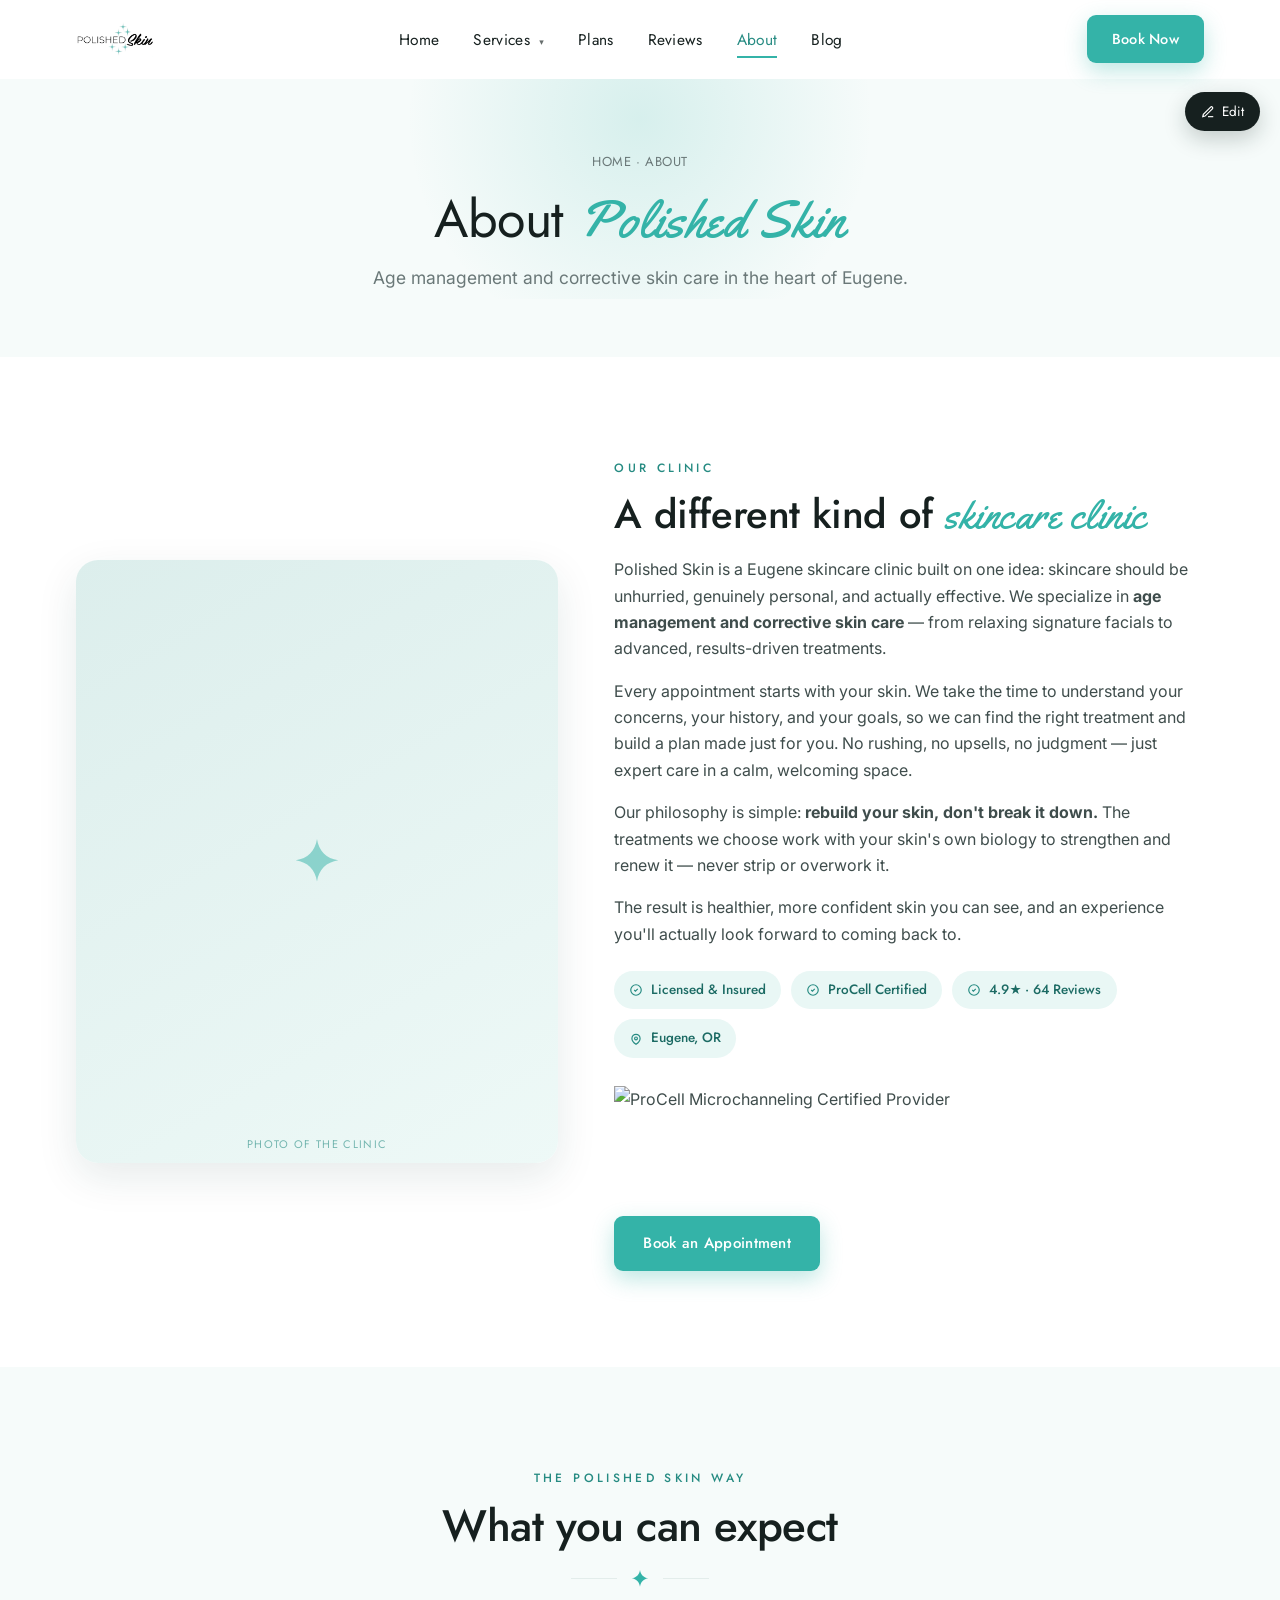
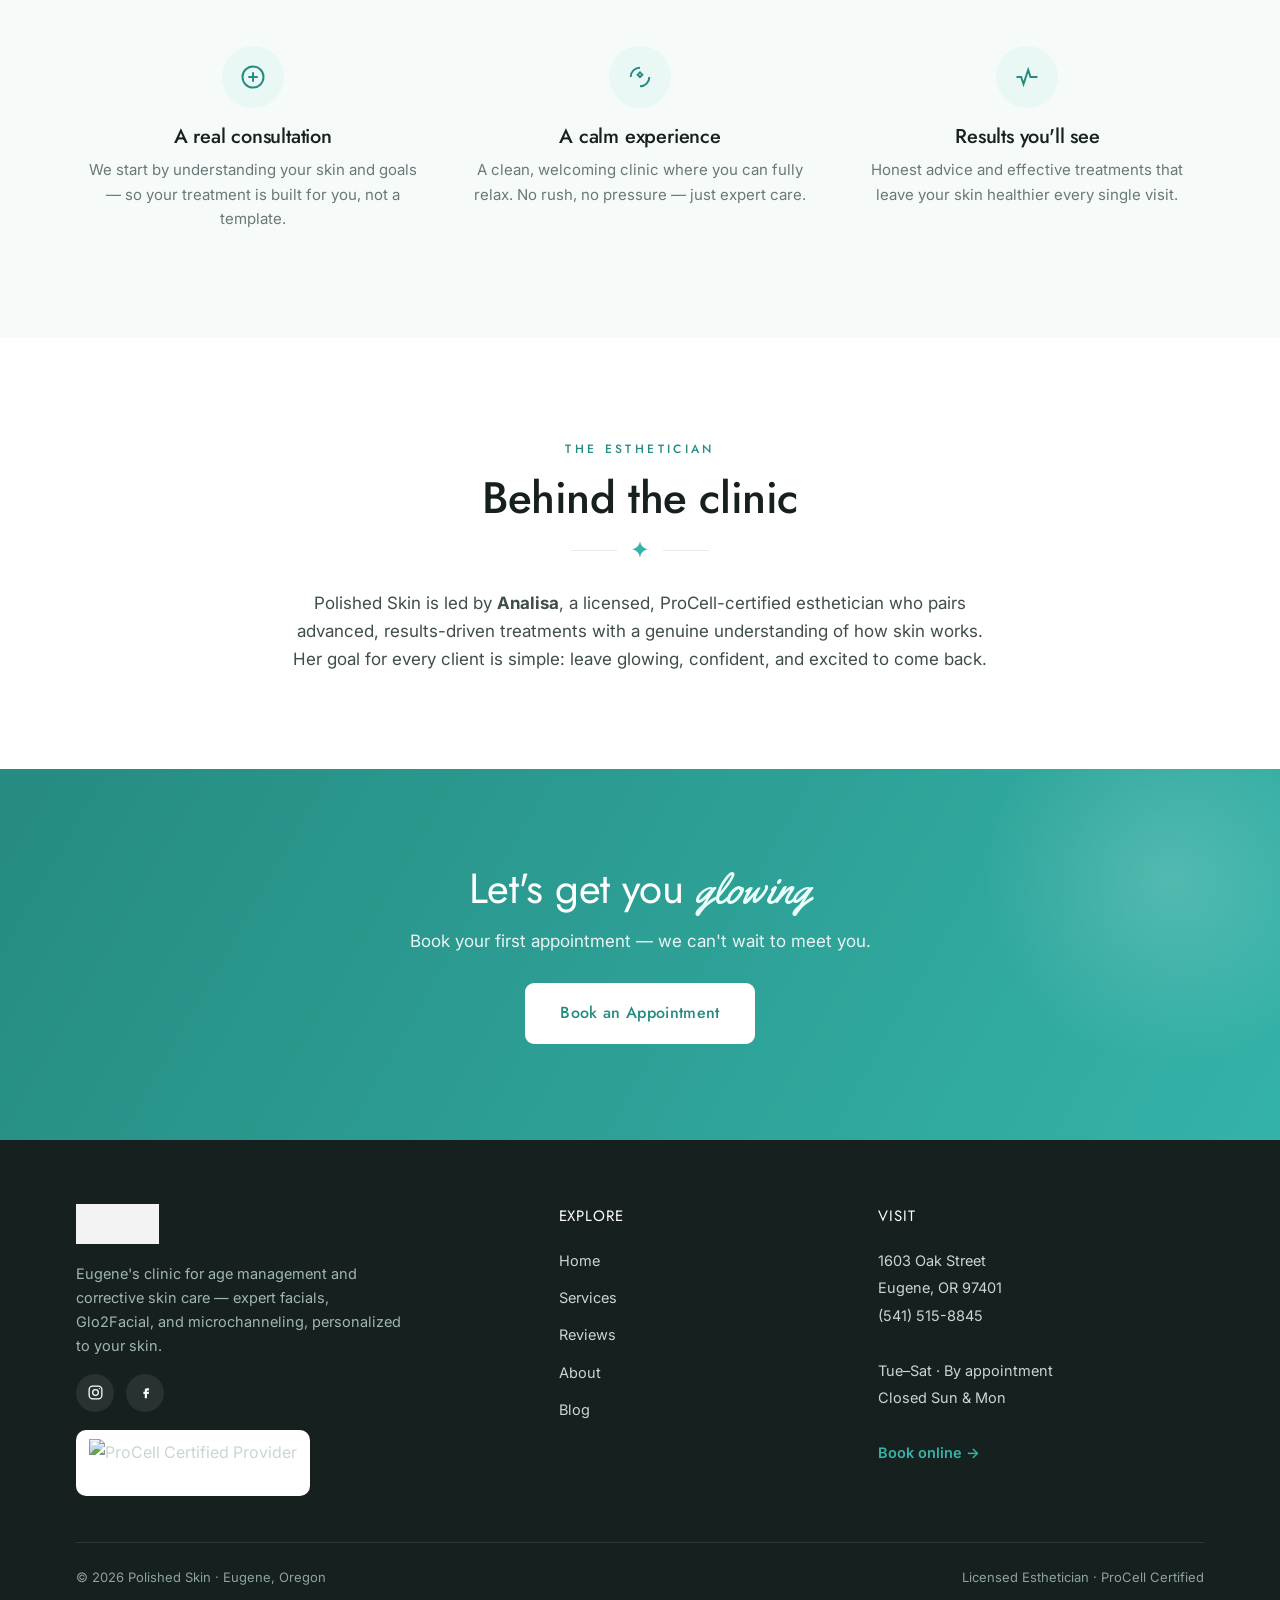
==== about.html @ 15b0a341 "about.html: bind all text blocks to the CMS" ====
<!DOCTYPE html>
<html lang="en">
<head>
<meta charset="UTF-8" />
<meta name="viewport" content="width=device-width, initial-scale=1.0" />
<meta name="robots" content="noindex, nofollow" />
<meta name="theme-color" content="#34b3a8" />
<link rel="icon" type="image/svg+xml" href="img/favicon.svg" />
<link rel="apple-touch-icon" href="img/logo.jpeg" />
<meta property="og:site_name" content="Polished Skin" />
<meta property="og:type" content="website" />
<meta property="og:title" content="Polished Skin — Age Management & Corrective Skin Care, Eugene OR" />
<meta property="og:description" content="Eugene's clinic for expert facials, Glo2Facial, ProCell Microchanneling & BioRePeel. 4.9 stars on Google." />
<meta property="og:image" content="https://polishedskineugene.com/img/logo.jpeg" />
<meta name="twitter:card" content="summary_large_image" />
<title>About — Polished Skin Eugene</title>
<meta name="description" content="Polished Skin is Eugene's clinic for age management and corrective skin care — personalized, results-driven treatments in a calm, welcoming space." />
<link rel="preconnect" href="https://fonts.googleapis.com">
<link rel="preconnect" href="https://fonts.gstatic.com" crossorigin>
<link href="https://fonts.googleapis.com/css2?family=Jost:wght@300;400;500;600&family=Inter:wght@400;500;600&family=Yellowtail&display=swap" rel="stylesheet">
<link rel="stylesheet" href="css/style.css" />
</head>
<body>

<!-- NAV -->
<nav class="nav" id="nav">
  <div class="container nav-inner">
    <a href="index.html" class="nav-logo"><img src="img/logo.jpeg" alt="Polished Skin Eugene" /></a>
    <ul class="nav-links">
      <li><a href="index.html">Home</a></li>
      <li class="has-dd"><a href="services.html">Services <span class="dd-caret">&#9662;</span></a>
        <div class="dd-menu">
          <a href="treatment.html?slug=glo2facial">Glo2Facial</a>
          <a href="treatment.html?slug=jet-plasma">Jet Plasma</a>
          <a href="treatment.html?slug=procell-microchanneling">ProCell Microchanneling</a>
          <a href="treatment.html?slug=biorepeel">BioRePeel</a>
          <span class="dd-sep"></span>
          <a href="services.html" class="dd-all">All Services</a>
        </div>
      </li>
      <li><a href="packages.html">Plans</a></li>
      <li><a href="testimonials.html">Reviews</a></li>
      <li><a href="about.html" class="active">About</a></li>
      <li><a href="blog.html">Blog</a></li>
    </ul>
    <a href="https://polishedskineugene.glossgenius.com/services" target="_blank" rel="noopener" class="btn btn-primary nav-cta desk">Book Now</a>
    <button class="burger" aria-label="Open menu"><span></span><span></span><span></span></button>
  </div>
</nav>
<div class="mobile-menu">
  <ul>
    <li><a href="index.html">Home</a></li>
    <li><a href="services.html">All Services</a></li>
    <li><a href="treatment.html?slug=glo2facial">— Glo2Facial</a></li>
    <li><a href="treatment.html?slug=jet-plasma">— Jet Plasma</a></li>
    <li><a href="treatment.html?slug=procell-microchanneling">— ProCell Microchanneling</a></li>
    <li><a href="treatment.html?slug=biorepeel">— BioRePeel</a></li>
    <li><a href="packages.html">Treatment Plans</a></li>
    <li><a href="testimonials.html">Reviews</a></li>
    <li><a href="about.html">About</a></li>
    <li><a href="blog.html">Blog</a></li>
  </ul>
  <a href="https://polishedskineugene.glossgenius.com/services" target="_blank" rel="noopener" class="btn btn-primary">Book Now</a>
</div>

<!-- PAGE HERO -->
<section class="page-hero">
  <div class="container inner">
    <div class="crumbs"><a href="index.html">Home</a> · About</div>
    <h1><span data-a="hero.heading">About</span> <span class="script" data-a="hero.headingAccent">Polished Skin</span></h1>
    <p data-a="hero.sub">Age management and corrective skin care in the heart of Eugene.</p>
  </div>
</section>

<!-- THE CLINIC -->
<section>
  <div class="container about-grid">
    <div class="about-img img-ph reveal" data-a-img="clinicPhoto" data-alt="Inside the Polished Skin clinic">
      <!-- Photo set in the CMS: About Page → Clinic photo. -->
      <svg viewBox="0 0 24 24" fill="#34b3a8"><path d="M12 0c.9 6.2 4.9 10.2 11.1 11.1C16.9 12 12.9 16 12 22.2 11.1 16 7.1 12 .9 11.1 7.1 10.2 11.1 6.2 12 0Z"/></svg>
      <span class="ph-label">Photo of the clinic</span>
    </div>
    <div class="reveal">
      <span class="eyebrow" data-a="clinic.eyebrow">Our Clinic</span>
      <h2><span data-a="clinic.heading">A different kind of</span> <span class="script" data-a="clinic.headingAccent">skincare clinic</span></h2>
      <div data-a-md="clinic.body"></div>
      <div class="chips">
        <span class="chip"><svg viewBox="0 0 24 24" fill="none" stroke="#268b82" stroke-width="2"><path d="M9 12l2 2 4-4"/><circle cx="12" cy="12" r="9"/></svg>Licensed &amp; Insured</span>
        <span class="chip"><svg viewBox="0 0 24 24" fill="none" stroke="#268b82" stroke-width="2"><path d="M9 12l2 2 4-4"/><circle cx="12" cy="12" r="9"/></svg>ProCell Certified</span>
        <span class="chip"><svg viewBox="0 0 24 24" fill="none" stroke="#268b82" stroke-width="2"><path d="M9 12l2 2 4-4"/><circle cx="12" cy="12" r="9"/></svg>4.9★ · 64 Reviews</span>
        <span class="chip"><svg viewBox="0 0 24 24" fill="none" stroke="#268b82" stroke-width="2"><path d="M12 21s-7-4.5-7-10a7 7 0 0114 0c0 5.5-7 10-7 10z"/><circle cx="12" cy="11" r="2.4"/></svg>Eugene, OR</span>
      </div>
      <div style="margin:2px 0 26px;">
        <a href="https://procelltherapies.com/" target="_blank" rel="noopener" class="procell-badge" aria-label="ProCell Certified Provider">
          <img src="https://imagedelivery.net/IGmPI91XSqSk0VdQVO-6fw/25b71a6a-ed15-49b0-b82c-7efa428aaa00/public" alt="ProCell Microchanneling Certified Provider" />
        </a>
      </div>
      <a href="https://polishedskineugene.glossgenius.com/services" target="_blank" rel="noopener" class="btn btn-primary">Book an Appointment</a>
    </div>
  </div>
</section>

<!-- PHILOSOPHY -->
<section style="background:var(--bg-soft);">
  <div class="container">
    <div class="tcenter">
      <span class="eyebrow" data-a="expect.eyebrow">The Polished Skin Way</span>
      <h2 class="s-title" data-a="expect.heading">What you can expect</h2>
      <div class="sparkle-rule"><svg viewBox="0 0 24 24" fill="#34b3a8"><path d="M12 0c.9 6.2 4.9 10.2 11.1 11.1C16.9 12 12.9 16 12 22.2 11.1 16 7.1 12 .9 11.1 7.1 10.2 11.1 6.2 12 0Z"/></svg></div>
    </div>
    <div class="why-grid" style="margin-top:48px;">
      <div class="why-card reveal">
        <div class="why-ic"><svg viewBox="0 0 24 24" fill="none" stroke="#268b82" stroke-width="1.7"><path d="M12 8v8m-4-4h8"/><circle cx="12" cy="12" r="9"/></svg></div>
        <h3 data-a="expect.cards.0.title">A real consultation</h3>
        <p data-a="expect.cards.0.text">We start by understanding your skin and goals — so your treatment is built for you, not a template.</p>
      </div>
      <div class="why-card reveal">
        <div class="why-ic"><svg viewBox="0 0 24 24" fill="none" stroke="#268b82" stroke-width="1.7"><path d="M4 12a8 8 0 018-8m8 8a8 8 0 01-8 8"/><path d="M12 8l2 2-2 2-2-2z"/></svg></div>
        <h3 data-a="expect.cards.1.title">A calm experience</h3>
        <p data-a="expect.cards.1.text">A clean, welcoming clinic where you can fully relax. No rush, no pressure — just expert care.</p>
      </div>
      <div class="why-card reveal">
        <div class="why-ic"><svg viewBox="0 0 24 24" fill="none" stroke="#268b82" stroke-width="1.7"><path d="M3 12h4l2 6 4-12 2 6h6"/></svg></div>
        <h3 data-a="expect.cards.2.title">Results you'll see</h3>
        <p data-a="expect.cards.2.text">Honest advice and effective treatments that leave your skin healthier every single visit.</p>
      </div>
    </div>
  </div>
</section>

<!-- THE ESTHETICIAN (brief, not centered) -->
<section>
  <div class="container" style="max-width:760px;text-align:center;">
    <span class="eyebrow" data-a="esthetician.eyebrow">The Esthetician</span>
    <h2 class="s-title" data-a="esthetician.heading">Behind the clinic</h2>
    <div class="sparkle-rule"><svg viewBox="0 0 24 24" fill="#34b3a8"><path d="M12 0c.9 6.2 4.9 10.2 11.1 11.1C16.9 12 12.9 16 12 22.2 11.1 16 7.1 12 .9 11.1 7.1 10.2 11.1 6.2 12 0Z"/></svg></div>
    <div style="color:var(--body);font-size:17px;" data-a-md="esthetician.bio"></div>
  </div>
</section>

<!-- CTA -->
<section class="cta-band">
  <div class="container cta-inner">
    <h2><span data-a="cta.heading">Let's get you</span> <span class="script" data-a="cta.headingAccent">glowing</span></h2>
    <p data-a="cta.sub">Book your first appointment — we can't wait to meet you.</p>
    <a href="https://polishedskineugene.glossgenius.com/services" target="_blank" rel="noopener" class="btn btn-white btn-lg">Book an Appointment</a>
  </div>
</section>

<!-- FOOTER -->
<footer class="footer">
  <div class="container">
    <div class="foot-grid">
      <div>
        <img src="img/logo.jpeg" class="foot-logo" alt="Polished Skin" />
        <p class="blurb" data-s="footer.blurb">Eugene's clinic for age management and corrective skin care — expert facials, Glo2Facial, and microchanneling, personalized to your skin.</p>
        <div class="socials">
          <a href="https://www.instagram.com/polishedskineugene/" target="_blank" rel="noopener" aria-label="Instagram"><svg viewBox="0 0 24 24" fill="none" stroke="#fff" stroke-width="1.8"><rect x="3" y="3" width="18" height="18" rx="5"/><circle cx="12" cy="12" r="4"/><circle cx="17.5" cy="6.5" r="1" fill="#fff" stroke="none"/></svg></a>
          <a href="https://www.facebook.com/polishedskineugene/" target="_blank" rel="noopener" aria-label="Facebook"><svg viewBox="0 0 24 24" fill="#fff"><path d="M14 9h3V6h-3c-2 0-3 1.3-3 3v2H9v3h2v6h3v-6h2.5l.5-3H14V9.3c0-.2.2-.3.5-.3z"/></svg></a>
        </div>
        <a class="foot-badge" href="https://procelltherapies.com/" target="_blank" rel="noopener" aria-label="ProCell Certified Provider"><img src="https://imagedelivery.net/IGmPI91XSqSk0VdQVO-6fw/25b71a6a-ed15-49b0-b82c-7efa428aaa00/public" alt="ProCell Certified Provider"></a>
      </div>
      <div>
        <div class="foot-h" data-s="footer.exploreHeading">Explore</div>
        <ul class="foot-links">
          <li><a href="index.html">Home</a></li>
          <li><a href="services.html">Services</a></li>
          <li><a href="testimonials.html">Reviews</a></li>
          <li><a href="about.html">About</a></li>
          <li><a href="blog.html">Blog</a></li>
        </ul>
      </div>
      <div>
        <div class="foot-h" data-s="footer.visitHeading">Visit</div>
        <div class="foot-contact" data-s-footvisit></div>
      </div>
    </div>
    <div class="foot-bot">
      <span data-s="footer.bottomLeft">© 2026 Polished Skin · Eugene, Oregon</span>
      <span data-s="footer.bottomRight">Licensed Esthetician · ProCell Certified</span>
    </div>
  </div>
</footer>

<script src="js/md.js"></script>
<script src="js/content.js"></script>
<script src="js/main.js"></script>
<script src="js/editor.js"></script>
</body>
</html>
---- css/style.css ----
/* ===================================================================
   POLISHED SKIN — Eugene
   Clean clinical med-spa · cyan/teal brand · sparkle motif
   =================================================================== */

/* ---------- Tokens ---------- */
:root{
  --teal:        #34b3a8;
  --teal-d:      #268b82;
  --teal-dd:     #1c6b64;
  --teal-tint:   #e9f7f5;
  --teal-tint-2: #f4fbfa;

  --ink:    #16201f;
  --body:   #3f4d4c;
  --muted:  #6a7878;
  --line:   #e3edeb;
  --white:  #ffffff;
  --bg-soft:#f6fbfa;

  --maxw: 1180px;
  --radius: 14px;
  --radius-sm: 10px;
  --shadow-sm: 0 2px 10px rgba(20,40,38,.05);
  --shadow:    0 14px 40px rgba(20,60,56,.10);
  --shadow-lg: 0 26px 60px rgba(20,60,56,.16);

  --font-head: "Jost", system-ui, sans-serif;
  --font-body: "Inter", system-ui, sans-serif;
  --font-script: "Yellowtail", cursive;
}

/* ---------- Reset ---------- */
*{ margin:0; padding:0; box-sizing:border-box; }
html{ scroll-behavior:smooth; }
body{
  font-family:var(--font-body);
  color:var(--body);
  background:var(--white);
  line-height:1.65;
  -webkit-font-smoothing:antialiased;
  overflow-x:hidden;
}
img{ max-width:100%; display:block; }
a{ color:inherit; text-decoration:none; }
h1,h2,h3,h4{ font-family:var(--font-head); color:var(--ink); font-weight:500; line-height:1.12; letter-spacing:-.01em; }

.container{ max-width:var(--maxw); margin:0 auto; padding:0 26px; }
section{ padding:96px 0; }
.script{ font-family:var(--font-script); color:var(--teal); font-weight:400; letter-spacing:.5px; }
.tcenter{ text-align:center; }

/* ---------- Section heading kit ---------- */
.eyebrow{
  display:inline-block; font-family:var(--font-head); text-transform:uppercase;
  letter-spacing:.28em; font-size:12px; font-weight:500; color:var(--teal-d);
  margin-bottom:14px;
}
.s-title{ font-size:clamp(28px,4vw,44px); margin-bottom:16px; }
.s-sub{ max-width:560px; margin:0 auto; color:var(--muted); font-size:17px; }
.tcenter .s-sub{ margin:0 auto; }

/* sparkle divider */
.sparkle-rule{
  display:flex; align-items:center; justify-content:center; gap:14px;
  margin:18px 0 30px;
}
.sparkle-rule::before,.sparkle-rule::after{
  content:""; height:1px; width:46px; background:var(--line);
}
.sparkle-rule svg{ width:18px; height:18px; }

/* ---------- Buttons ---------- */
.btn{
  display:inline-flex; align-items:center; justify-content:center; gap:9px;
  font-family:var(--font-head); font-weight:500; font-size:15px; letter-spacing:.02em;
  padding:14px 28px; border-radius:9px; cursor:pointer; border:1.5px solid transparent;
  transition:transform .18s ease, box-shadow .18s ease, background .18s ease, color .18s ease;
  white-space:nowrap;
}
.btn-primary{ background:var(--teal); color:#fff; box-shadow:0 8px 22px rgba(52,179,168,.32); }
.btn-primary:hover{ background:var(--teal-d); transform:translateY(-2px); box-shadow:0 12px 28px rgba(52,179,168,.40); }
.btn-ghost{ background:transparent; color:var(--teal-d); border-color:var(--line); }
.btn-ghost:hover{ border-color:var(--teal); color:var(--teal-d); transform:translateY(-2px); background:var(--teal-tint-2); }
.btn-white{ background:#fff; color:var(--teal-d); }
.btn-white:hover{ transform:translateY(-2px); box-shadow:var(--shadow); }
.btn-lg{ padding:16px 34px; font-size:16px; }

/* ---------- Navbar ---------- */
.nav{
  position:sticky; top:0; z-index:60; background:rgba(255,255,255,.86);
  backdrop-filter:blur(12px); border-bottom:1px solid transparent; transition:.25s;
}
.nav.scrolled{ border-color:var(--line); box-shadow:var(--shadow-sm); }
.nav-inner{ display:flex; align-items:center; justify-content:space-between; height:78px; }
.nav-logo img{ height:38px; }
.nav-links{ display:flex; gap:34px; list-style:none; }
.nav-links a{
  font-family:var(--font-head); font-weight:400; font-size:15.5px; color:var(--ink);
  letter-spacing:.02em; position:relative; padding:4px 0; transition:color .18s;
}
.nav-links a::after{
  content:""; position:absolute; left:0; bottom:-3px; height:2px; width:0; background:var(--teal); transition:width .22s ease;
}
.nav-links a:hover,.nav-links a.active{ color:var(--teal-d); }
.nav-links a:hover::after,.nav-links a.active::after{ width:100%; }
.nav-cta{ padding:11px 24px; font-size:14.5px; }
.burger{ display:none; flex-direction:column; gap:5px; background:none; border:none; cursor:pointer; padding:6px; }
.burger span{ width:24px; height:2px; background:var(--ink); border-radius:2px; transition:.25s; }

.mobile-menu{
  position:fixed; inset:78px 0 auto 0; background:#fff; border-bottom:1px solid var(--line);
  transform:translateY(-130%); transition:transform .32s cubic-bezier(.4,0,.2,1); z-index:55; padding:18px 26px 30px;
}
.mobile-menu.open{ transform:translateY(0); }
.mobile-menu ul{ list-style:none; }
.mobile-menu a{ display:block; font-family:var(--font-head); font-size:19px; color:var(--ink); padding:13px 0; border-bottom:1px solid var(--line); }
.mobile-menu .btn{ width:100%; margin-top:18px; }

/* ---------- Hero ---------- */
.hero{ position:relative; padding:84px 0 90px; overflow:hidden; }
.hero::before{
  content:""; position:absolute; top:-160px; right:-160px; width:620px; height:620px;
  background:radial-gradient(circle, rgba(52,179,168,.20), rgba(52,179,168,0) 68%); z-index:0;
}
.hero-grid{ position:relative; z-index:1; display:grid; grid-template-columns:1.05fr .95fr; gap:60px; align-items:center; }
.pill{
  display:inline-flex; align-items:center; gap:9px; background:var(--teal-tint); color:var(--teal-dd);
  font-family:var(--font-head); font-size:13.5px; font-weight:500; letter-spacing:.04em;
  padding:8px 16px; border-radius:100px; margin-bottom:22px;
}
.pill svg{ width:14px; height:14px; }
.hero h1{ font-size:clamp(40px,5.6vw,64px); font-weight:400; line-height:1.04; margin-bottom:20px; }
.hero h1 .script{ font-size:1.06em; }
.hero p.lede{ font-size:18.5px; color:var(--body); max-width:480px; margin-bottom:32px; }
.hero-btns{ display:flex; gap:14px; flex-wrap:wrap; }
.hero-trust{ display:flex; align-items:center; gap:14px; margin-top:30px; color:var(--muted); font-size:14.5px; }
.hero-trust .stars{ color:#f5a623; letter-spacing:2px; font-size:16px; }
.hero-trust b{ color:var(--ink); font-weight:600; }

.hero-visual{ position:relative; }
.hero-photo{
  position:relative; border-radius:24px; overflow:hidden; box-shadow:var(--shadow-lg);
  aspect-ratio:4/5; background:linear-gradient(150deg,#d8efec,#eef9f7);
}
.hero-badge{
  position:absolute; left:-26px; bottom:34px; background:#fff; border-radius:16px; padding:16px 20px;
  box-shadow:var(--shadow); display:flex; align-items:center; gap:14px; z-index:2;
}
.hero-badge .big{ font-family:var(--font-head); font-size:30px; font-weight:500; color:var(--teal-d); line-height:1; }
.hero-badge small{ display:block; color:var(--muted); font-size:12.5px; line-height:1.3; }
.hero-badge .stars{ color:#f5a623; font-size:13px; letter-spacing:1px; }

/* image placeholder helper */
.img-ph{
  position:relative; background:linear-gradient(150deg,#dceeec,#eef9f7);
  display:flex; align-items:center; justify-content:center; color:var(--teal-d);
}
.img-ph svg{ width:46px; height:46px; opacity:.5; }
.img-ph .ph-label{ position:absolute; bottom:10px; font-family:var(--font-head); font-size:11px; letter-spacing:.12em; text-transform:uppercase; color:var(--teal-d); opacity:.6; }
/* uploaded photos injected into hero/about boxes fill the frame */
.hero-photo>img, .about-img>img{ width:100%; height:100%; object-fit:cover; display:block; }

/* ---------- Trust strip ---------- */
.trust{ background:var(--ink); padding:30px 0; }
.trust-inner{ display:flex; align-items:center; justify-content:space-between; gap:18px; flex-wrap:wrap; }
.trust-item{ display:flex; align-items:center; gap:12px; color:#dfeceb; flex:1; min-width:180px; justify-content:center; }
.trust-item svg{ width:22px; height:22px; flex-shrink:0; }
.trust-item .t-top{ font-family:var(--font-head); font-size:19px; color:#fff; font-weight:500; line-height:1.1; }
.trust-item .t-sub{ font-size:12.5px; color:#9fb6b3; letter-spacing:.03em; }
.trust-sep{ width:1px; height:38px; background:rgba(255,255,255,.12); }

/* ---------- Featured testimonial ---------- */
.feat{ background:var(--bg-soft); position:relative; overflow:hidden; }
.feat-quote{ max-width:780px; margin:0 auto; text-align:center; position:relative; z-index:1; }
.feat .mark{ width:48px; height:48px; margin:0 auto 22px; }
.feat blockquote{ font-family:var(--font-head); font-weight:300; font-size:clamp(22px,3vw,32px); line-height:1.4; color:var(--ink); letter-spacing:-.01em; }
.feat .stars{ color:#f5a623; letter-spacing:3px; font-size:18px; margin:26px 0 12px; }
.feat .by{ font-family:var(--font-head); font-weight:500; color:var(--ink); font-size:16px; }
.feat .by span{ color:var(--muted); font-weight:400; }
.gbadge{ display:inline-flex; align-items:center; gap:7px; margin-top:14px; font-size:13px; color:var(--muted); }
.gbadge svg{ width:15px; height:15px; }

/* ---------- Services grid ---------- */
.svc-grid{ display:grid; grid-template-columns:repeat(4,1fr); gap:26px; }
.svc-card{
  background:#fff; border:1px solid var(--line); border-radius:var(--radius); overflow:hidden;
  display:flex; flex-direction:column; transition:transform .22s ease, box-shadow .22s ease, border-color .22s;
}
.svc-card:hover{ transform:translateY(-6px); box-shadow:var(--shadow); border-color:transparent; }
.svc-card .svc-img{ aspect-ratio:3/2; }
.svc-body{ padding:24px 24px 26px; display:flex; flex-direction:column; flex:1; }
.svc-body h3{ font-size:21px; margin-bottom:8px; }
.svc-body p{ font-size:14.5px; color:var(--muted); flex:1; margin-bottom:16px; }
.svc-meta{ display:flex; align-items:center; justify-content:space-between; margin-top:auto; }
.svc-price{ font-family:var(--font-head); font-weight:500; font-size:20px; color:var(--teal-d); }
.svc-price small{ font-size:13px; color:var(--muted); font-weight:400; }
.svc-link{ font-family:var(--font-head); font-size:14px; font-weight:500; color:var(--ink); display:inline-flex; align-items:center; gap:6px; transition:gap .18s,color .18s; }
.svc-card:hover .svc-link{ color:var(--teal-d); gap:10px; }

/* full services list page */
.menu-list{ max-width:820px; margin:0 auto; }
.menu-cat{ margin-bottom:54px; }
.menu-cat h3{ font-size:24px; margin-bottom:6px; }
.menu-cat .cat-sub{ color:var(--muted); margin-bottom:24px; font-size:15px; }
.menu-row{
  display:flex; align-items:baseline; justify-content:space-between; gap:16px;
  padding:20px 0; border-bottom:1px solid var(--line);
}
.menu-row:last-child{ border-bottom:none; }
.menu-row .mr-name{ font-family:var(--font-head); font-size:18px; color:var(--ink); font-weight:500; }
.menu-row .mr-desc{ font-size:14px; color:var(--muted); margin-top:4px; max-width:540px; }
.menu-row .mr-dur{ font-size:13px; color:var(--teal-d); font-family:var(--font-head); letter-spacing:.03em; margin-top:6px; }
.menu-row .mr-price{ font-family:var(--font-head); font-size:21px; color:var(--ink); font-weight:500; white-space:nowrap; }

/* ---------- About teaser / page ---------- */
.about-grid{ display:grid; grid-template-columns:.9fr 1.1fr; gap:56px; align-items:center; }
.about-img{ border-radius:22px; overflow:hidden; aspect-ratio:4/5; box-shadow:var(--shadow); }
.about-grid h2{ font-size:clamp(28px,3.6vw,40px); margin-bottom:18px; }
.about-grid p{ margin-bottom:16px; color:var(--body); }
.chips{ display:flex; flex-wrap:wrap; gap:10px; margin:24px 0 28px; }
.chip{
  display:inline-flex; align-items:center; gap:8px; background:var(--teal-tint); color:var(--teal-dd);
  font-family:var(--font-head); font-size:13.5px; font-weight:500; padding:8px 15px; border-radius:100px;
}
.chip svg{ width:14px; height:14px; }

/* ---------- Testimonial grid ---------- */
.tst-grid{ display:grid; grid-template-columns:repeat(3,1fr); gap:24px; }
.tst-card{
  background:#fff; border:1px solid var(--line); border-radius:var(--radius); padding:28px 26px;
  display:flex; flex-direction:column; transition:transform .2s, box-shadow .2s;
}
.tst-card:hover{ transform:translateY(-4px); box-shadow:var(--shadow); }
.tst-card .stars{ color:#f5a623; letter-spacing:2px; font-size:15px; margin-bottom:14px; }
.tst-card p{ color:var(--body); font-size:15px; margin-bottom:20px; flex:1; }
.tst-by{ display:flex; align-items:center; gap:12px; }
.tst-av{
  width:42px; height:42px; border-radius:50%; background:var(--teal-tint); color:var(--teal-d);
  display:flex; align-items:center; justify-content:center; font-family:var(--font-head); font-weight:600; font-size:16px;
}
.tst-by .n{ font-family:var(--font-head); font-weight:500; color:var(--ink); font-size:15px; line-height:1.2; }
.tst-by .svc{ font-size:12.5px; color:var(--muted); }

/* ---------- Why choose ---------- */
.why-grid{ display:grid; grid-template-columns:repeat(3,1fr); gap:34px; }
.why-card{ text-align:center; padding:10px; }
.why-ic{
  width:62px; height:62px; margin:0 auto 18px; border-radius:50%; background:var(--teal-tint);
  display:flex; align-items:center; justify-content:center;
}
.why-ic svg{ width:28px; height:28px; }
.why-card h3{ font-size:20px; margin-bottom:10px; }
.why-card p{ color:var(--muted); font-size:15px; }

/* ---------- CTA band ---------- */
.cta-band{ background:linear-gradient(120deg,var(--teal-d),var(--teal)); position:relative; overflow:hidden; }
.cta-band::after{
  content:""; position:absolute; right:-80px; top:-80px; width:380px; height:380px;
  background:radial-gradient(circle,rgba(255,255,255,.16),transparent 70%);
}
.cta-inner{ text-align:center; position:relative; z-index:1; max-width:640px; margin:0 auto; }
.cta-inner h2{ color:#fff; font-size:clamp(28px,4vw,42px); font-weight:400; margin-bottom:14px; }
.cta-inner h2 .script{ color:#eafffb; }
.cta-inner p{ color:rgba(255,255,255,.9); font-size:17px; margin-bottom:28px; }

/* ---------- Page hero (inner pages) ---------- */
.page-hero{ background:var(--bg-soft); padding:72px 0 64px; text-align:center; position:relative; overflow:hidden; }
.page-hero::before{
  content:""; position:absolute; top:-140px; left:50%; transform:translateX(-50%); width:560px; height:360px;
  background:radial-gradient(circle,rgba(52,179,168,.16),transparent 70%);
}
.page-hero .inner{ position:relative; z-index:1; }
.page-hero h1{ font-size:clamp(34px,5vw,52px); font-weight:400; margin-bottom:14px; }
.page-hero p{ max-width:560px; margin:0 auto; color:var(--muted); font-size:17.5px; }
.crumbs{ font-family:var(--font-head); font-size:13px; letter-spacing:.04em; color:var(--muted); margin-bottom:18px; text-transform:uppercase; }
.crumbs a:hover{ color:var(--teal-d); }

/* ---------- Blog ---------- */
.blog-grid{ display:grid; grid-template-columns:repeat(3,1fr); gap:28px; }
.post-card{ background:#fff; border:1px solid var(--line); border-radius:var(--radius); overflow:hidden; transition:transform .2s,box-shadow .2s; display:flex; flex-direction:column; }
.post-card:hover{ transform:translateY(-6px); box-shadow:var(--shadow); }
.post-card .post-img{ aspect-ratio:16/10; }
.post-body{ padding:24px; display:flex; flex-direction:column; flex:1; }
.post-tag{ font-family:var(--font-head); font-size:11.5px; letter-spacing:.14em; text-transform:uppercase; color:var(--teal-d); margin-bottom:10px; }
.post-body h3{ font-size:20px; line-height:1.25; margin-bottom:10px; }
.post-body p{ color:var(--muted); font-size:14.5px; flex:1; margin-bottom:16px; }
.post-meta{ font-size:13px; color:var(--muted); }

/* ---------- Footer ---------- */
.footer{ background:var(--ink); color:#c8d6d4; padding:64px 0 28px; }
.foot-grid{ display:grid; grid-template-columns:1.6fr 1fr 1.2fr; gap:48px; padding-bottom:46px; border-bottom:1px solid rgba(255,255,255,.1); }
.foot-logo{ height:40px; margin-bottom:18px; filter:brightness(0) invert(1); opacity:.95; }
.footer .blurb{ font-size:14.5px; max-width:330px; color:#9fb6b3; }
.foot-h{ font-family:var(--font-head); color:#fff; font-size:15px; letter-spacing:.06em; text-transform:uppercase; margin-bottom:18px; }
.foot-links{ list-style:none; display:flex; flex-direction:column; gap:11px; }
.foot-links a{ font-size:14.5px; color:#c8d6d4; transition:color .18s; }
.foot-links a:hover{ color:var(--teal); }
.foot-contact{ font-size:14.5px; line-height:1.9; color:#c8d6d4; }
.foot-contact a:hover{ color:var(--teal); }
.socials{ display:flex; gap:12px; margin-top:16px; }
.socials a{ width:38px; height:38px; border-radius:50%; background:rgba(255,255,255,.08); display:flex; align-items:center; justify-content:center; transition:.2s; }
.socials a:hover{ background:var(--teal); transform:translateY(-2px); }
.socials svg{ width:17px; height:17px; }
.foot-bot{ display:flex; justify-content:space-between; align-items:center; gap:14px; flex-wrap:wrap; padding-top:24px; font-size:13px; color:#8aa3a0; }

/* ---------- Gallery (Reviews page) ---------- */
#gallery{ scroll-margin-top:90px; }
.ba-pair-grid{ display:grid; grid-template-columns:repeat(2,1fr); gap:28px; }
.bap-row{ display:grid; grid-template-columns:1fr 1fr; gap:5px; border-radius:var(--radius); overflow:hidden; box-shadow:var(--shadow-sm); }
.bap-photo{ position:relative; aspect-ratio:3/4; }
.bap-photo img{ width:100%; height:100%; object-fit:cover; display:block; }
.bap-tag{ position:absolute; top:10px; left:10px; z-index:2; background:rgba(20,32,31,.5); color:#fff; font-family:var(--font-head); font-size:11px; letter-spacing:.08em; text-transform:uppercase; padding:4px 10px; border-radius:100px; }
.bap-cap{ text-align:center; margin-top:13px; font-family:var(--font-head); font-size:15.5px; color:var(--ink); }

.gallery-grid{ display:grid; grid-template-columns:repeat(4,1fr); gap:18px; }
.gal-photo{ position:relative; aspect-ratio:1/1; border-radius:var(--radius-sm); overflow:hidden; }
.gal-photo img{ width:100%; height:100%; object-fit:cover; display:block; }
.gal-cap{ text-align:center; margin-top:9px; font-family:var(--font-head); font-size:13px; color:var(--muted); }
@media (max-width:900px){ .ba-pair-grid{ grid-template-columns:1fr; } .gallery-grid{ grid-template-columns:repeat(3,1fr); } }
@media (max-width:560px){ .gallery-grid{ grid-template-columns:repeat(2,1fr); } }

/* ---------- Before / After comparison slider ---------- */
.ba-slider{
  --pos:50%;
  position:relative; width:100%; aspect-ratio:4/5; border-radius:var(--radius); overflow:hidden;
  box-shadow:var(--shadow-lg); user-select:none; touch-action:none; cursor:ew-resize; background:#dfeeed;
}
.ba-img{ position:absolute; inset:0; }
.ba-img img{ width:100%; height:100%; object-fit:cover; display:block; -webkit-user-drag:none; user-select:none; pointer-events:none; }
.ba-after{ background:linear-gradient(135deg,#cfd6d6,#e8eded); }
.ba-before{ background:linear-gradient(135deg,#d4f0ec,#a9ddd5); clip-path:inset(0 calc(100% - var(--pos)) 0 0); }
.ba-ph{ position:absolute; inset:0; display:flex; flex-direction:column; align-items:center; justify-content:center; gap:8px; color:var(--teal-d); }
.ba-ph svg{ width:44px; height:44px; opacity:.45; }
.ba-ph span{ font-family:var(--font-head); font-size:12px; letter-spacing:.12em; text-transform:uppercase; opacity:.6; }
.ba-tag{ position:absolute; bottom:14px; z-index:3; font-family:var(--font-head); font-size:11.5px; letter-spacing:.1em; text-transform:uppercase; color:#fff; background:rgba(20,32,31,.5); padding:5px 12px; border-radius:100px; }
.ba-tag-before{ left:14px; } .ba-tag-after{ right:14px; }
.ba-handle{ position:absolute; top:0; bottom:0; left:var(--pos); width:0; z-index:4; pointer-events:none; }
.ba-line{ position:absolute; top:0; bottom:0; left:-1.5px; width:3px; background:#fff; box-shadow:0 0 8px rgba(0,0,0,.28); }
.ba-circle{
  position:absolute; top:50%; left:50%; transform:translate(-50%,-50%);
  width:46px; height:46px; border-radius:50%; background:#fff; border:none;
  box-shadow:0 4px 14px rgba(0,0,0,.3); display:flex; align-items:center; justify-content:center;
  color:var(--teal-d); cursor:ew-resize; pointer-events:auto;
}
.ba-circle:focus-visible{ outline:3px solid var(--teal); outline-offset:2px; }
.results-btns{ display:flex; gap:14px; flex-wrap:wrap; margin-top:28px; }

/* ---------- Nav dropdown ---------- */
.has-dd{ position:relative; }
.dd-caret{ font-size:9px; margin-left:4px; opacity:.65; }
.dd-menu{
  position:absolute; top:100%; left:50%; transform:translateX(-50%) translateY(10px);
  min-width:248px; background:#fff; border:1px solid var(--line); border-radius:13px;
  box-shadow:var(--shadow); padding:8px; opacity:0; visibility:hidden; transition:opacity .2s ease, transform .2s ease, visibility .2s; z-index:70;
}
.dd-menu::before{ content:""; position:absolute; top:-12px; left:0; right:0; height:12px; }
.has-dd:hover .dd-menu{ opacity:1; visibility:visible; transform:translateX(-50%) translateY(5px); }
.dd-menu a{ display:block; padding:11px 15px; border-radius:9px; font-family:var(--font-head); font-size:14.5px; font-weight:400; color:var(--ink); }
.dd-menu a::after{ content:none !important; }
.dd-menu a:hover{ background:var(--teal-tint); color:var(--teal-d); }
.dd-sep{ display:block; height:1px; background:var(--line); margin:7px 10px; }
.dd-menu a.dd-all{ color:var(--teal-d); font-weight:500; }

/* ---------- Services menu "learn more" ---------- */
.mr-learn{ display:inline-block; margin-top:9px; font-family:var(--font-head); font-size:13.5px; font-weight:500; color:var(--teal-d); }
.mr-learn:hover{ text-decoration:underline; }

/* ---------- Treatment Plans (packages) ---------- */
.pkg-grid{ display:grid; grid-template-columns:repeat(2,1fr); gap:26px; }
.pkg-card{ position:relative; background:#fff; border:1px solid var(--line); border-radius:var(--radius); padding:30px 28px; display:flex; flex-direction:column; transition:transform .2s ease, box-shadow .2s ease; }
.pkg-card:hover{ transform:translateY(-5px); box-shadow:var(--shadow); }
.pkg-pop{ border-color:var(--teal); box-shadow:0 14px 40px rgba(52,179,168,.16); }
.pkg-ribbon{ position:absolute; top:-12px; left:28px; background:var(--teal); color:#fff; font-family:var(--font-head); font-size:12px; letter-spacing:.04em; padding:5px 14px; border-radius:100px; }
.pkg-card h3{ font-size:23px; margin-bottom:2px; }
.pkg-tag{ font-family:var(--font-script); font-size:21px; color:var(--teal); margin-bottom:14px; line-height:1.2; }
.pkg-desc{ color:var(--muted); font-size:15px; margin-bottom:16px; }
.pkg-for{ font-size:14.5px; color:var(--body); margin-bottom:16px; }
.pkg-for span{ font-family:var(--font-head); color:var(--ink); }
.pkg-inc{ list-style:none; margin:0 0 22px; padding:0; }
.pkg-inc li{ position:relative; padding-left:27px; margin-bottom:10px; font-size:14.5px; color:var(--body); }
.pkg-inc li::before{ content:""; position:absolute; left:0; top:4px; width:16px; height:16px; background:no-repeat center/contain url("data:image/svg+xml,%3Csvg xmlns='http://www.w3.org/2000/svg' viewBox='0 0 24 24' fill='none' stroke='%2334b3a8' stroke-width='2.4' stroke-linecap='round' stroke-linejoin='round'%3E%3Cpath d='M5 12l4 4L19 7'/%3E%3C/svg%3E"); }
.pkg-foot{ margin-top:auto; display:flex; align-items:center; justify-content:space-between; gap:12px; padding-top:18px; border-top:1px solid var(--line); }
.pkg-note{ font-size:13px; color:var(--muted); }

/* ---------- FAQ accordion ---------- */
.faq-wrap{ max-width:760px; margin:0 auto; }
.faq-item{ border:1px solid var(--line); border-radius:12px; margin-bottom:12px; overflow:hidden; background:#fff; transition:box-shadow .2s ease; }
.faq-item.open{ box-shadow:var(--shadow-sm); border-color:var(--teal-tint); }
.faq-q{ width:100%; text-align:left; background:none; border:none; cursor:pointer; padding:20px 22px; display:flex; align-items:center; justify-content:space-between; gap:16px; font-family:var(--font-head); font-size:17px; font-weight:400; color:var(--ink); }
.faq-ic{ position:relative; width:16px; height:16px; flex-shrink:0; }
.faq-ic::before,.faq-ic::after{ content:""; position:absolute; background:var(--teal); border-radius:2px; transition:.25s ease; }
.faq-ic::before{ top:7px; left:0; width:16px; height:2px; }
.faq-ic::after{ left:7px; top:0; width:2px; height:16px; }
.faq-item.open .faq-ic::after{ transform:rotate(90deg); opacity:0; }
.faq-a{ max-height:0; overflow:hidden; transition:max-height .3s ease; }
.faq-item.open .faq-a{ max-height:460px; }
.faq-a-in{ padding:0 22px 22px; color:var(--body); font-size:15.5px; line-height:1.75; }
.faq-a-in p{ margin:0 0 12px; }
.faq-a-in p:last-child{ margin-bottom:0; }
.faq-a-in ul,.faq-a-in ol{ margin:0 0 12px 20px; }

/* ---------- Treatment detail page ---------- */
.t-facts{ display:flex; flex-wrap:wrap; gap:14px; justify-content:center; margin-top:26px; }
.t-fact{ background:var(--teal-tint); border-radius:12px; padding:12px 18px; text-align:center; min-width:128px; }
.t-fact-l{ display:block; font-size:11px; text-transform:uppercase; letter-spacing:.1em; color:var(--teal-d); margin-bottom:3px; }
.t-fact-v{ display:block; font-family:var(--font-head); font-size:15px; color:var(--ink); }
.t-benefits{ list-style:none; margin:6px 0 22px; padding:0; }
.t-benefits li{ position:relative; padding-left:30px; margin-bottom:11px; font-size:16.5px; color:var(--body); }
.t-benefits li::before{ content:""; position:absolute; left:0; top:5px; width:18px; height:18px; background:no-repeat center/contain url("data:image/svg+xml,%3Csvg xmlns='http://www.w3.org/2000/svg' viewBox='0 0 24 24' fill='none' stroke='%2334b3a8' stroke-width='2.4' stroke-linecap='round' stroke-linejoin='round'%3E%3Cpath d='M5 12l4 4L19 7'/%3E%3C/svg%3E"); }

@media (max-width:760px){ .pkg-grid{ grid-template-columns:1fr; } }

/* ---------- ProCell badge ---------- */
.procell-badge{ display:inline-block; transition:transform .2s ease; }
.procell-badge:hover{ transform:translateY(-2px); }
.procell-badge img{ height:104px; width:auto; display:block; }
.foot-badge{ display:inline-block; margin-top:18px; background:#fff; padding:9px 13px; border-radius:10px; transition:transform .2s ease; }
.foot-badge:hover{ transform:translateY(-2px); }
.foot-badge img{ height:48px; width:auto; display:block; }

/* ---------- Visit us / hours / map ---------- */
.visit-grid{ display:grid; grid-template-columns:1fr 1.1fr; gap:48px; align-items:stretch; }
.hours-card{ align-self:center; }
.hours-card h3{ font-size:22px; margin-bottom:6px; }
.hours-list{ margin:18px 0 24px; border-top:1px solid var(--line); }
.hours-row{ display:flex; align-items:center; justify-content:space-between; padding:13px 2px; border-bottom:1px solid var(--line); font-size:15.5px; }
.hours-row .day{ font-family:var(--font-head); color:var(--ink); font-weight:400; }
.hours-row .time{ color:var(--muted); }
.hours-row.today{ background:var(--teal-tint-2); margin:0 -10px; padding-left:12px; padding-right:12px; border-radius:8px; border-bottom-color:transparent; }
.hours-row.today .time{ color:var(--teal-d); font-weight:500; }
.hours-row.closed .time{ color:var(--muted); font-style:italic; }
.visit-contact{ font-size:15.5px; color:var(--body); line-height:1.9; margin-bottom:22px; }
.visit-contact a:hover{ color:var(--teal-d); }
.map-frame{ position:relative; border-radius:var(--radius); overflow:hidden; box-shadow:var(--shadow); min-height:360px; border:1px solid var(--line); }
.map-frame iframe{ position:absolute; inset:0; width:100%; height:100%; border:0; }
@media (max-width:900px){ .visit-grid{ grid-template-columns:1fr; gap:30px; } .map-frame{ min-height:300px; } }

/* ---------- Science / How it works ---------- */
.sci-grid{ display:grid; grid-template-columns:1.05fr .95fr; gap:58px; align-items:center; }
.sci-grid .lead{ font-size:18px; color:var(--ink); font-family:var(--font-head); font-weight:400; margin-bottom:18px; }
.sci-grid p{ margin-bottom:16px; color:var(--body); font-size:16.5px; }
.sci-grid p .hl{ color:var(--teal-d); font-weight:600; }
.sci-steps{ display:flex; flex-direction:column; gap:16px; }
.sci-step{ display:flex; gap:18px; align-items:flex-start; background:#fff; border:1px solid var(--line); border-radius:var(--radius); padding:22px 24px; box-shadow:var(--shadow-sm); transition:transform .2s, box-shadow .2s; }
.sci-step:hover{ transform:translateY(-3px); box-shadow:var(--shadow); }
.sci-num{ font-family:var(--font-head); font-size:24px; font-weight:500; color:var(--teal); line-height:1; min-width:30px; }
.sci-step h4{ font-size:18px; margin-bottom:5px; }
.sci-step p{ font-size:14.5px; color:var(--muted); margin:0; }

/* ---------- Blog article (post.html) ---------- */
.post-content{ max-width:740px; margin:0 auto; }
.post-content p{ font-size:17.5px; color:var(--body); margin-bottom:22px; }
.post-content h2{ font-size:27px; margin:38px 0 14px; }
.post-content h3{ font-size:21px; margin:30px 0 12px; }
.post-content ul,.post-content ol{ margin:0 0 22px 22px; }
.post-content li{ margin-bottom:9px; color:var(--body); }
.post-content strong{ color:var(--ink); }
.post-lead{ font-size:20px; color:var(--ink); font-family:var(--font-head); font-weight:400; line-height:1.5; margin-bottom:26px; }

/* ---------- Reveal animation ---------- */
.reveal{ opacity:0; transform:translateY(22px); transition:opacity .7s ease, transform .7s ease; }
.reveal.in{ opacity:1; transform:none; }

/* Accessibility: respect reduced motion + clear keyboard focus */
@media (prefers-reduced-motion: reduce){
  *,*::before,*::after{ animation-duration:.001ms !important; animation-iteration-count:1 !important; transition-duration:.001ms !important; scroll-behavior:auto !important; }
  .reveal{ opacity:1 !important; transform:none !important; }
}
a:focus-visible,button:focus-visible,[tabindex]:focus-visible{ outline:2px solid var(--teal); outline-offset:3px; border-radius:3px; }

/* ---------- Responsive ---------- */
@media (max-width:980px){
  .svc-grid,.tst-grid,.why-grid,.blog-grid{ grid-template-columns:repeat(2,1fr); }
  .hero-grid{ grid-template-columns:1fr; gap:44px; }
  .hero-visual{ max-width:460px; }
  .about-grid{ grid-template-columns:1fr; gap:36px; }
  .about-img{ max-width:420px; }
  .sci-grid{ grid-template-columns:1fr; gap:34px; }
  .foot-grid{ grid-template-columns:1fr 1fr; gap:34px; }
}
@media (max-width:760px){
  section{ padding:70px 0; }
  .nav-links,.nav-cta.desk{ display:none; }
  .burger{ display:flex; }
  .trust-sep{ display:none; }
  .trust-item{ min-width:140px; flex:1 1 40%; }
}
@media (max-width:560px){
  .svc-grid,.tst-grid,.why-grid,.blog-grid{ grid-template-columns:1fr; }
  .menu-row{ flex-direction:column; }
  .menu-row .mr-price{ margin-top:8px; }
  .foot-grid{ grid-template-columns:1fr; }
  .hero-badge{ left:0; }
}
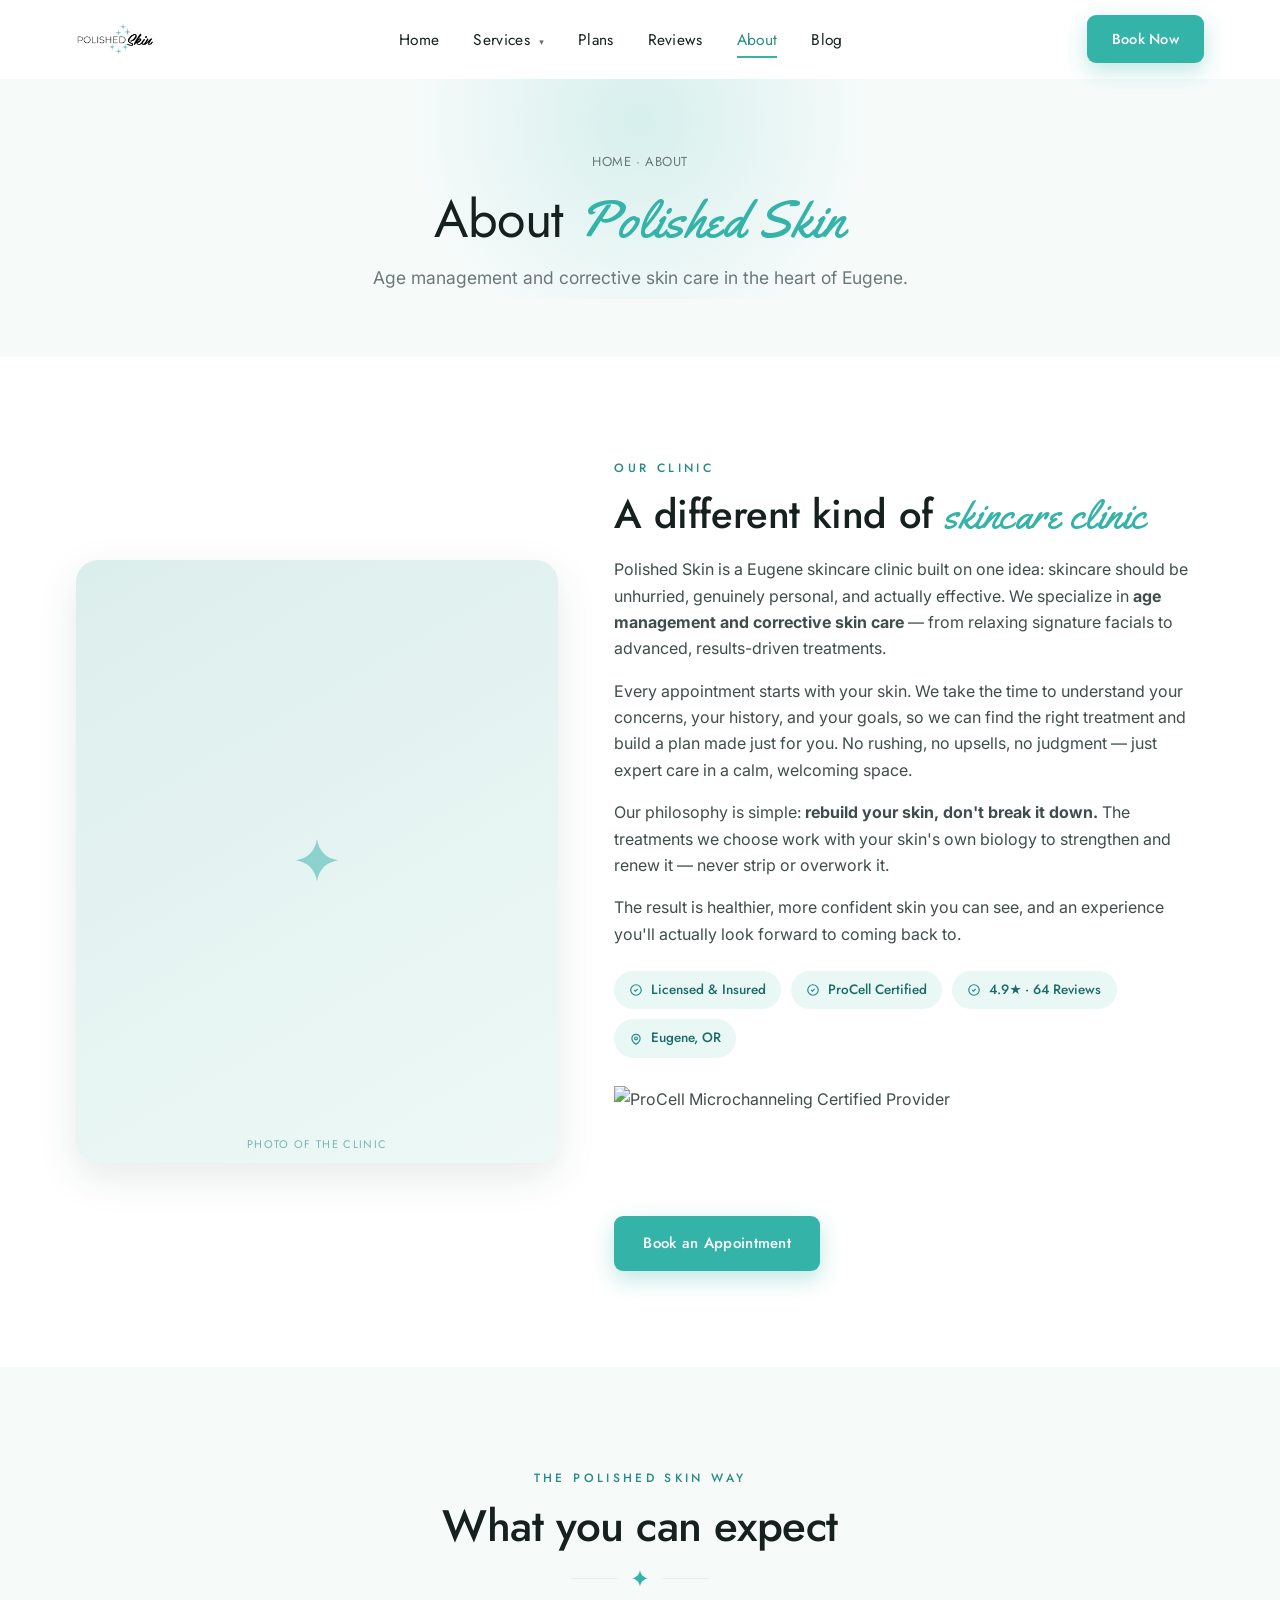
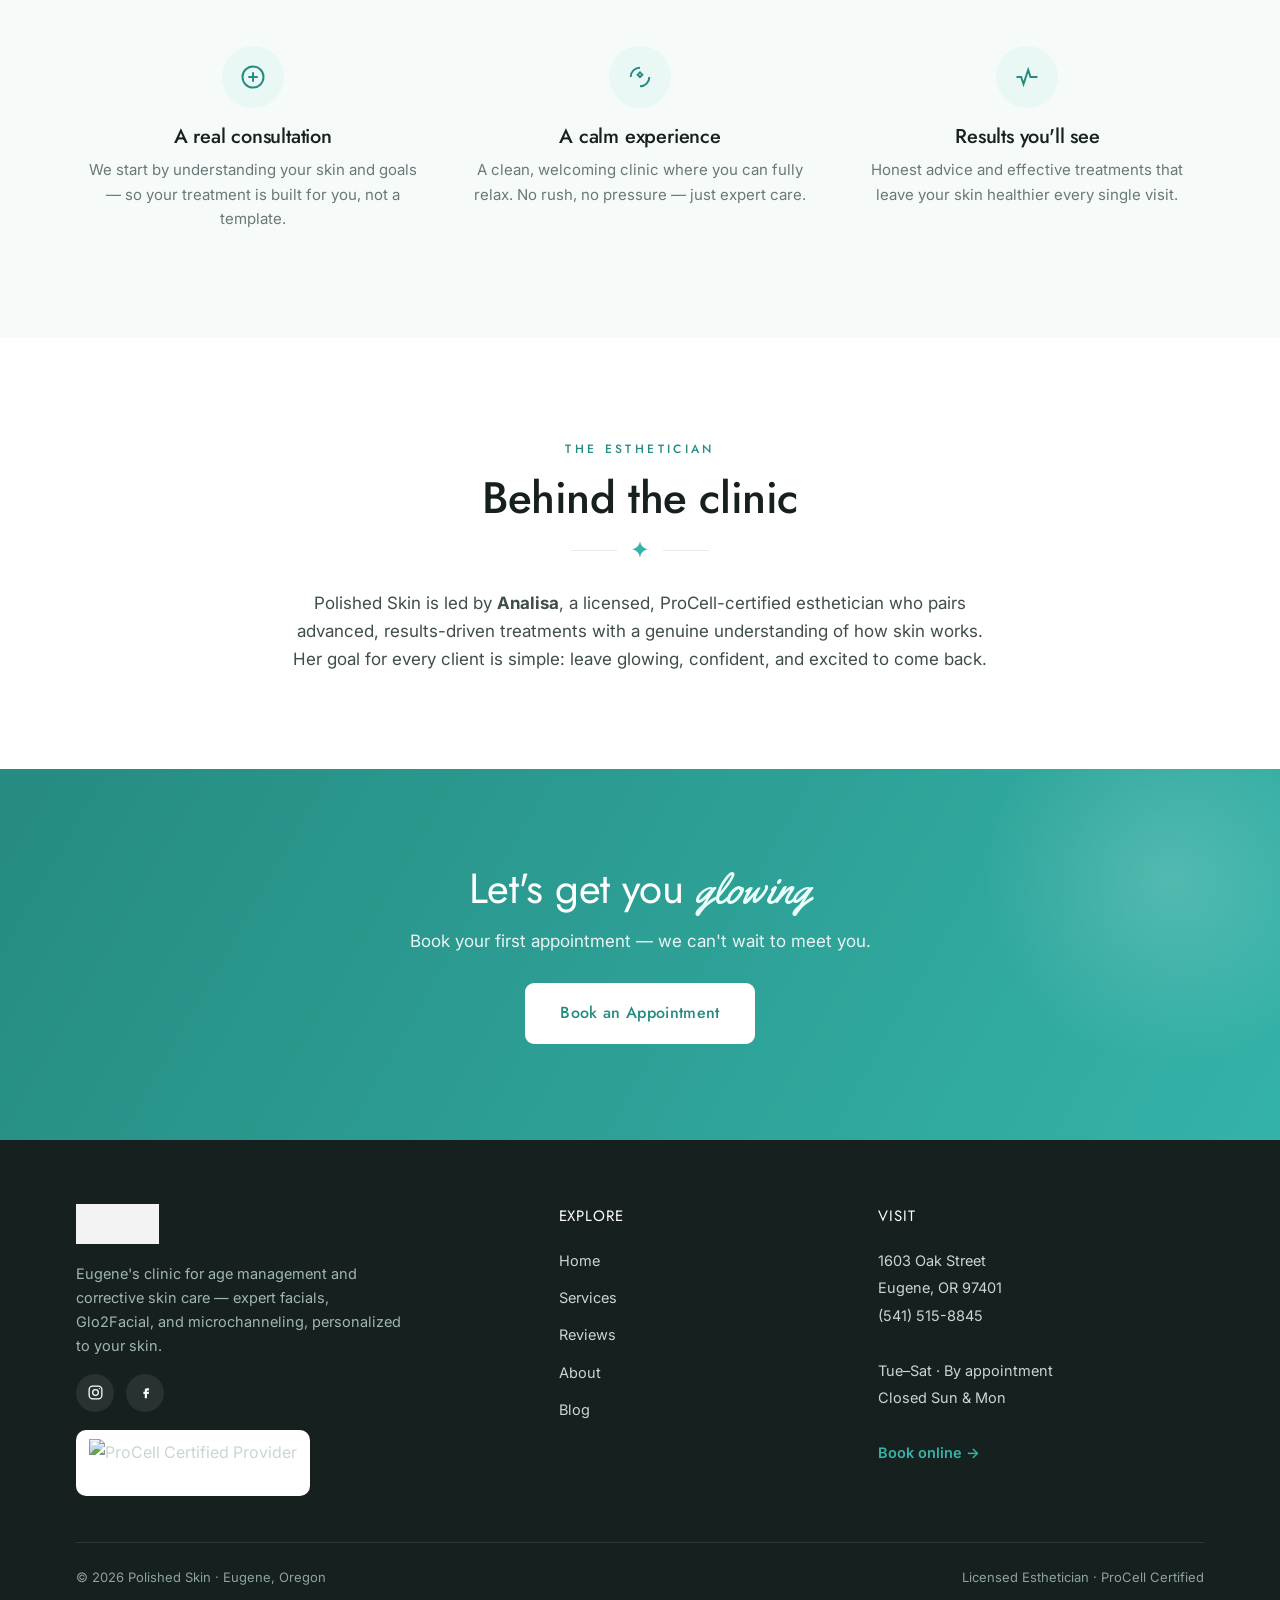
==== commit 7802e6d6: "Remove legacy inline Edit button; /admin CMS is the sole editor The old editor.js floating 'Edit' bu" ====
--- a/about.html
+++ b/about.html
@@ -185,6 +185,5 @@
 <script src="js/md.js"></script>
 <script src="js/content.js"></script>
 <script src="js/main.js"></script>
-<script src="js/editor.js"></script>
 </body>
 </html>
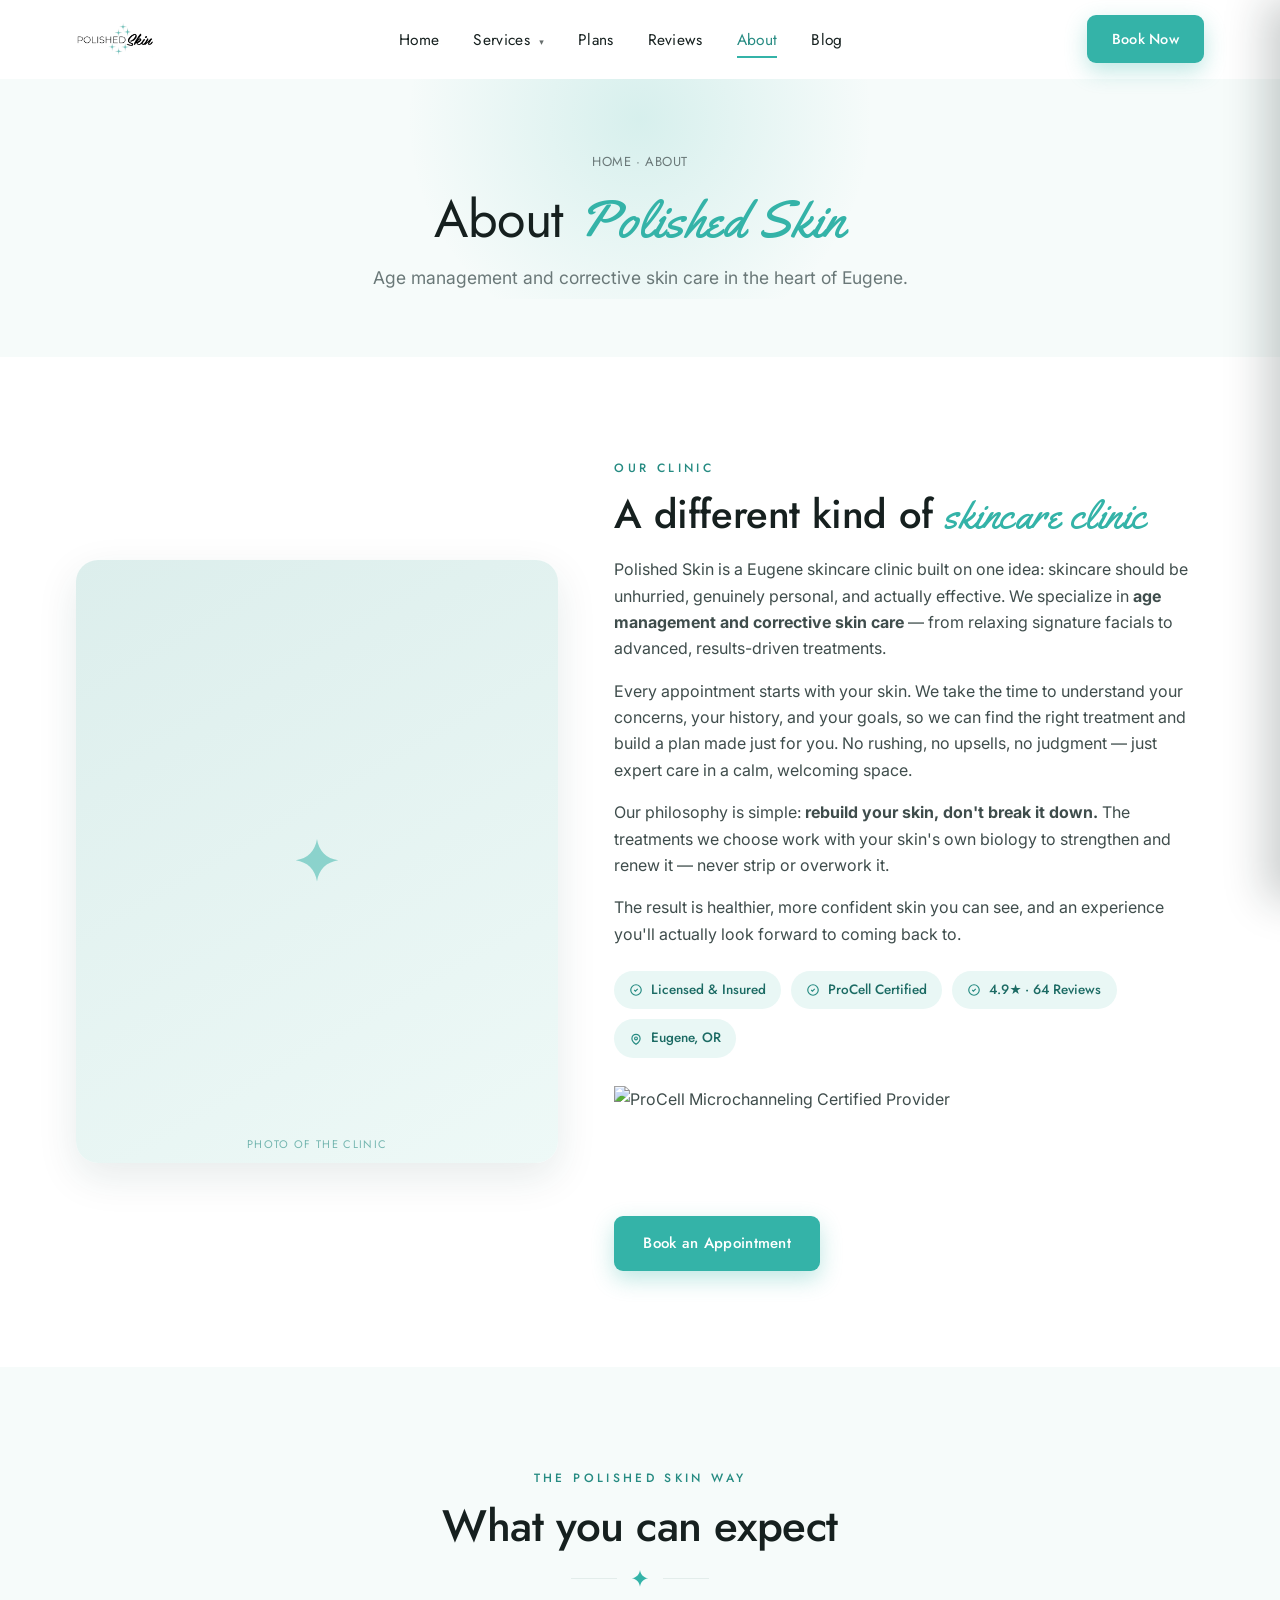
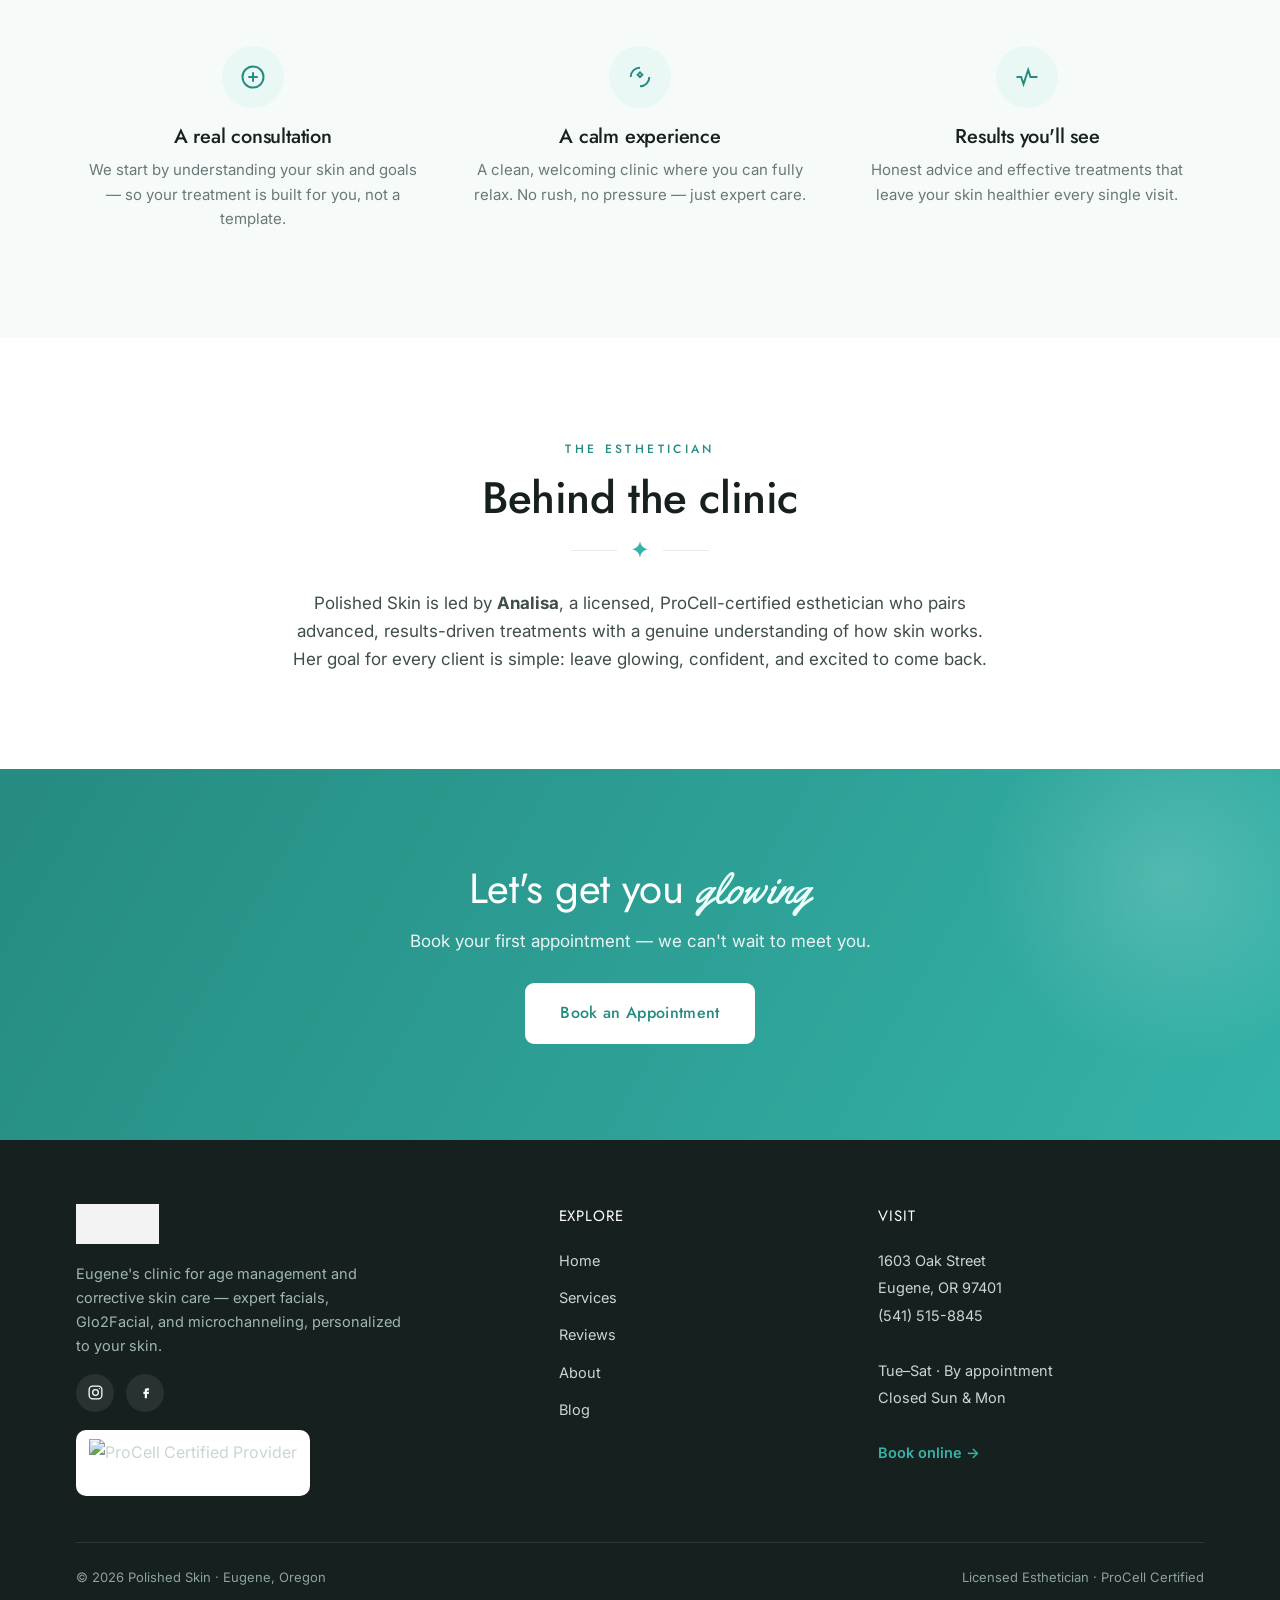
==== commit 5d74ba79: "Add schema-driven side-panel record editor (reviews, services, packages, business/hours) - cms-schem" ====
--- a/about.html
+++ b/about.html
@@ -185,5 +185,7 @@
 <script src="js/md.js"></script>
 <script src="js/content.js"></script>
 <script src="js/main.js"></script>
+<script src="js/cms-schema.js"></script>
+<script src="js/editor.js"></script>
 </body>
 </html>
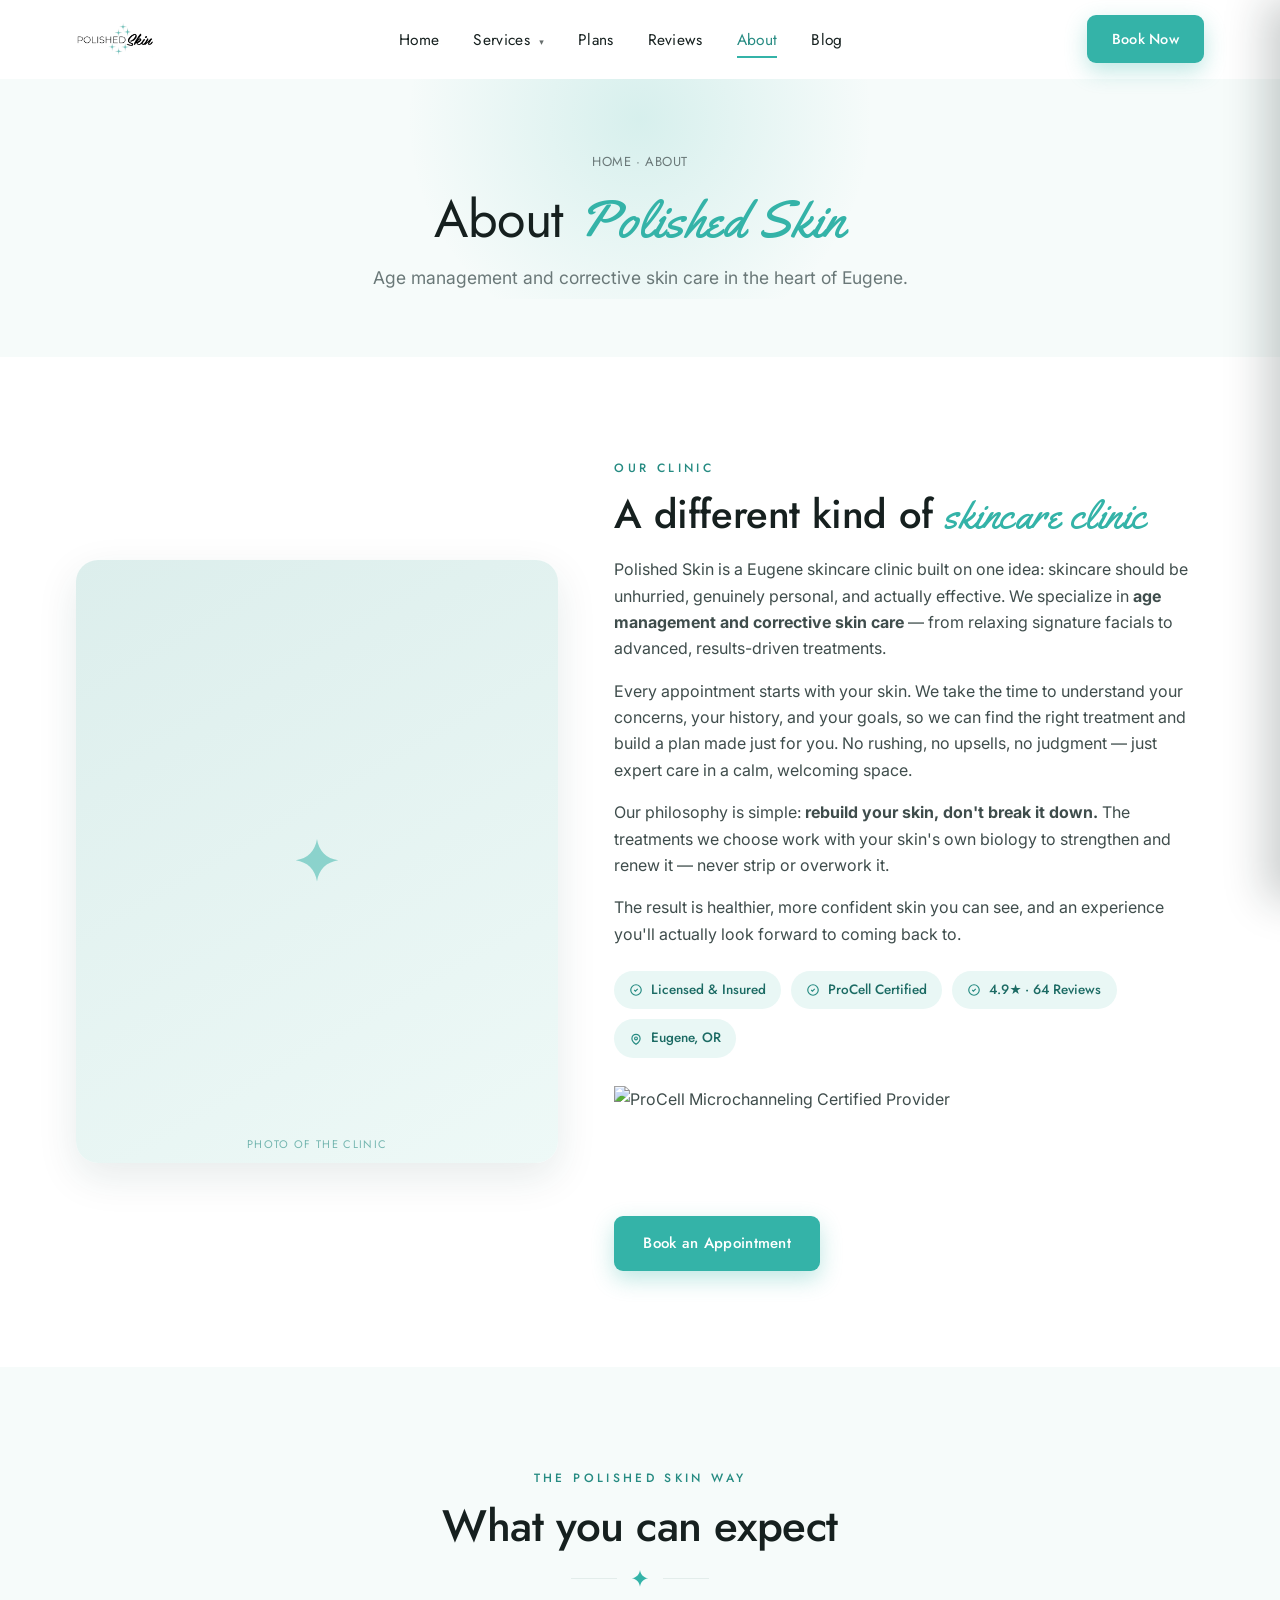
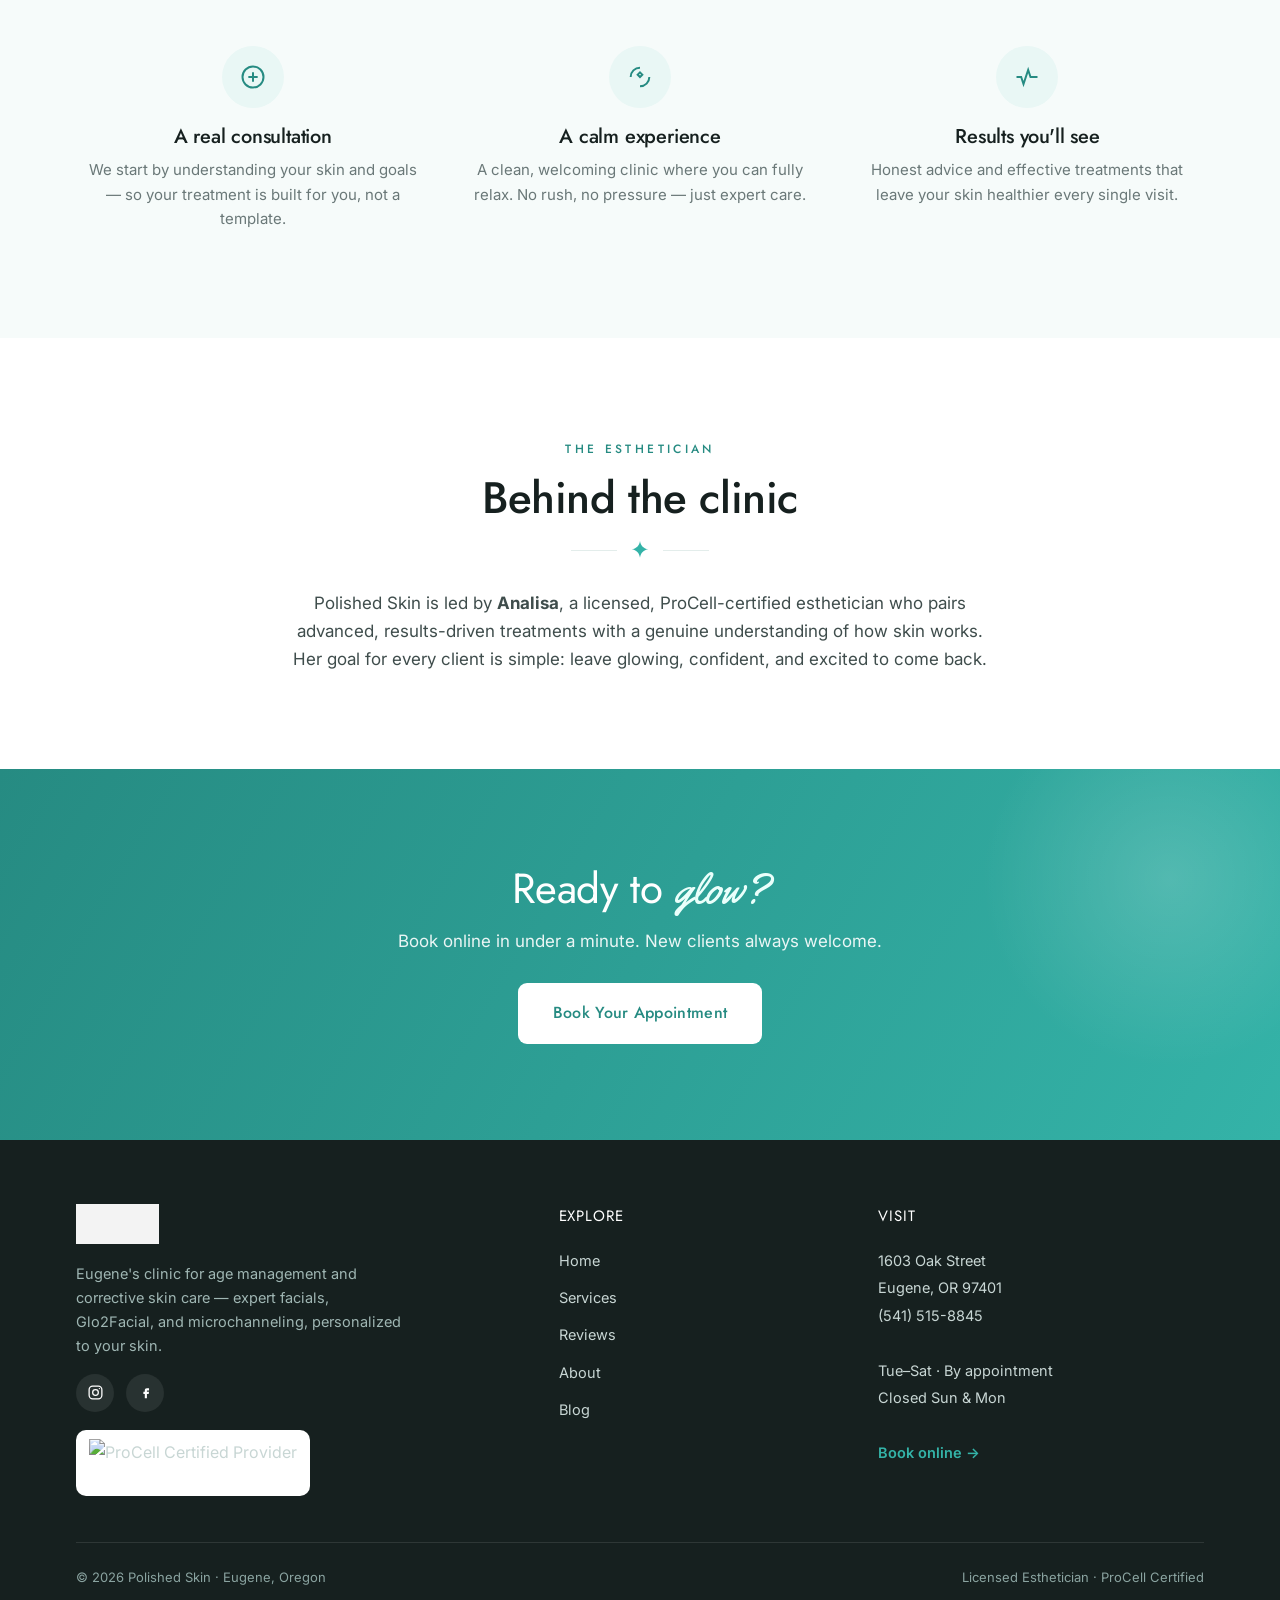
==== commit d2de0283: "Share reused sections site-wide (CTA band + How It Works) Bind the CTA band on all pages and the ser" ====
--- a/about.html
+++ b/about.html
@@ -141,9 +141,9 @@
 <!-- CTA -->
 <section class="cta-band">
   <div class="container cta-inner">
-    <h2><span data-a="cta.heading">Let's get you</span> <span class="script" data-a="cta.headingAccent">glowing</span></h2>
-    <p data-a="cta.sub">Book your first appointment — we can't wait to meet you.</p>
-    <a href="https://polishedskineugene.glossgenius.com/services" target="_blank" rel="noopener" class="btn btn-white btn-lg">Book an Appointment</a>
+    <h2><span data-h="cta.heading">Ready to</span> <span class="script" data-h="cta.headingAccent">glow?</span></h2>
+    <p data-h="cta.text">Book online in under a minute. New clients always welcome.</p>
+    <a href="https://polishedskineugene.glossgenius.com/services" target="_blank" rel="noopener" class="btn btn-white btn-lg" data-h="cta.button">Book Your Appointment</a>
   </div>
 </section>
 
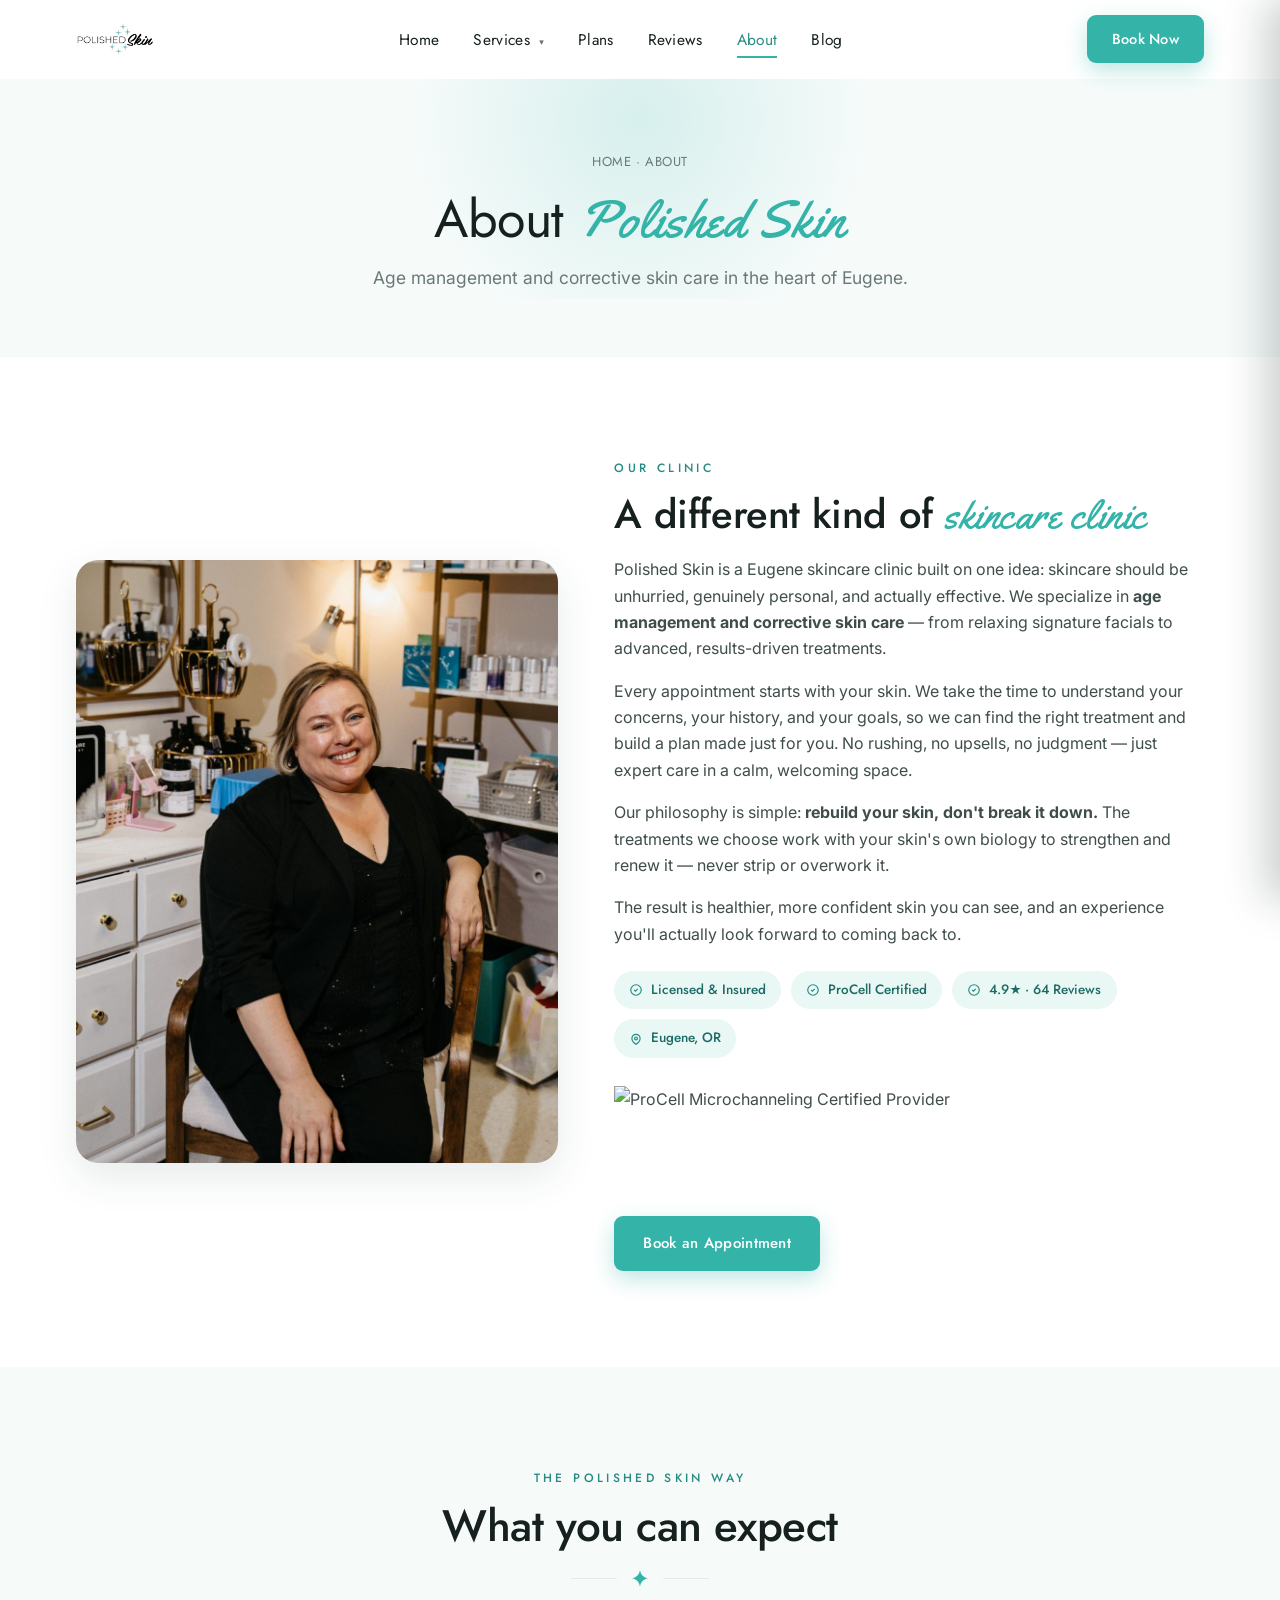
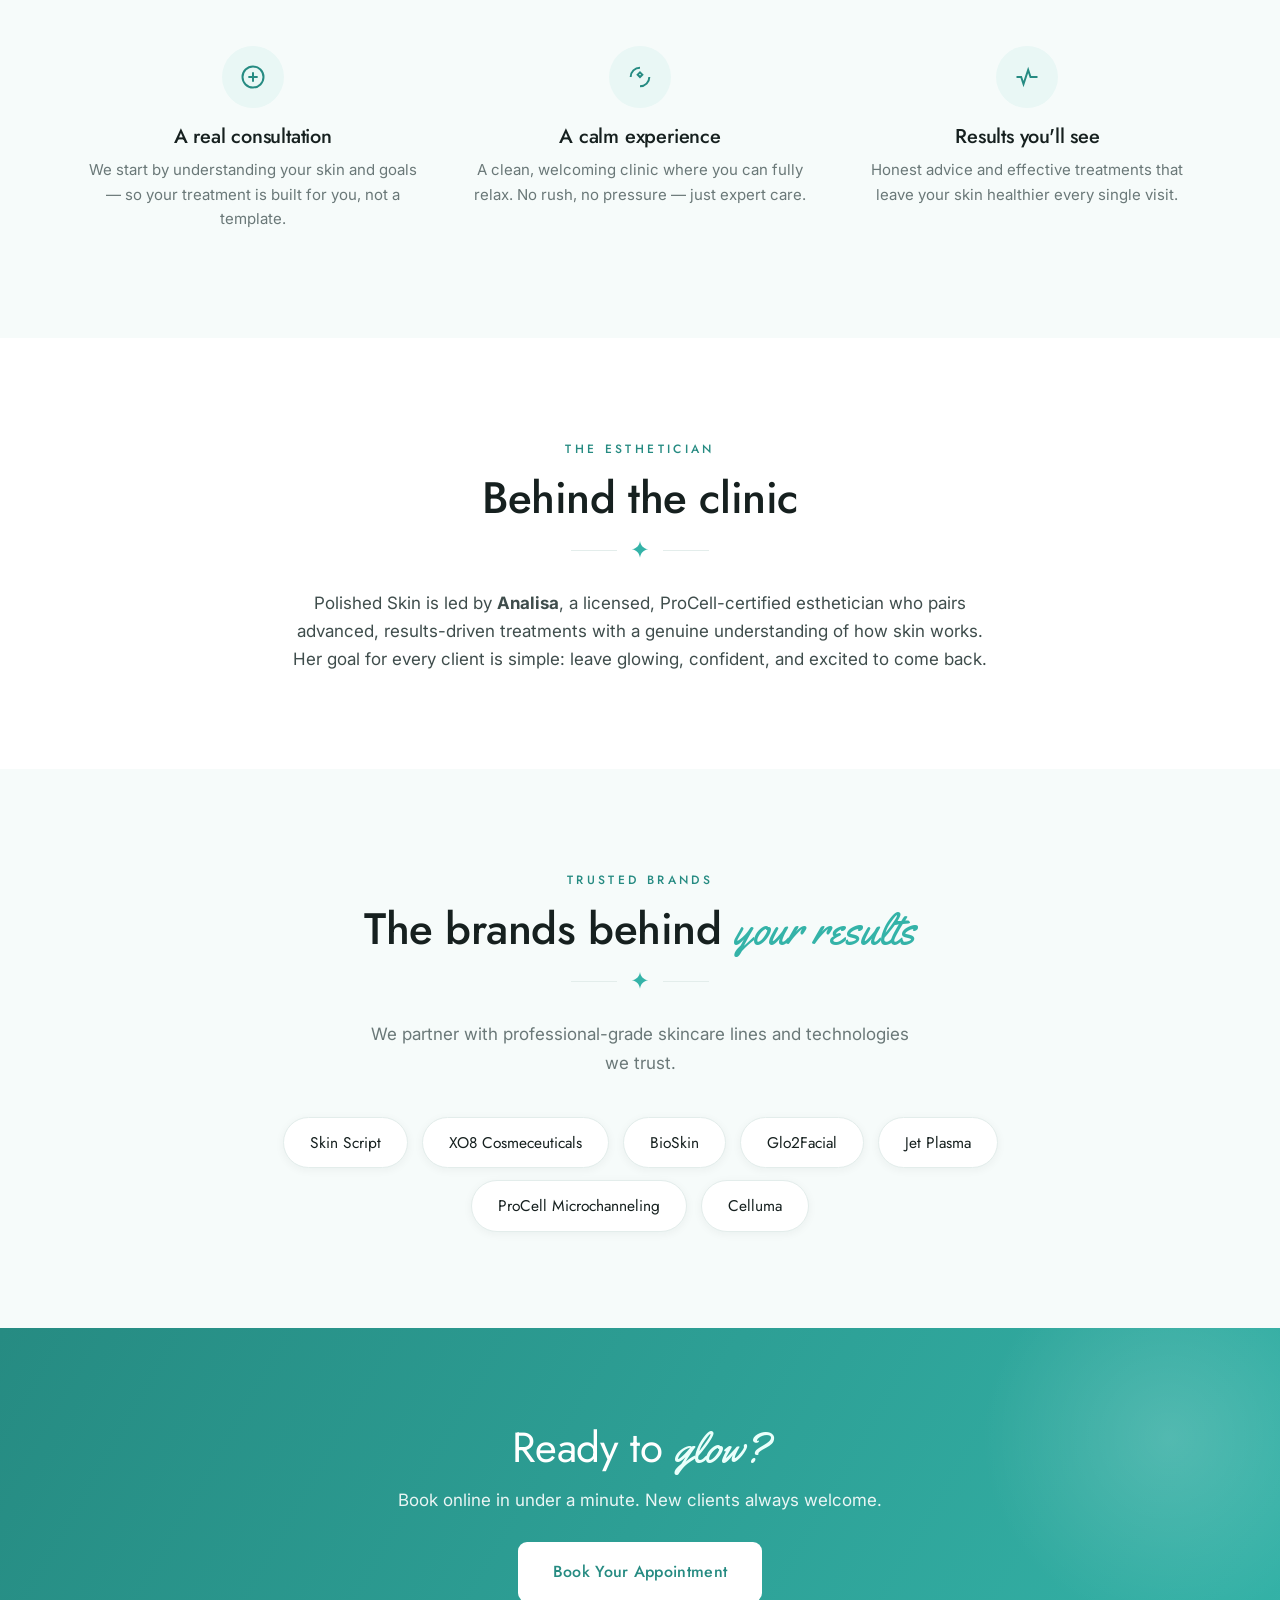
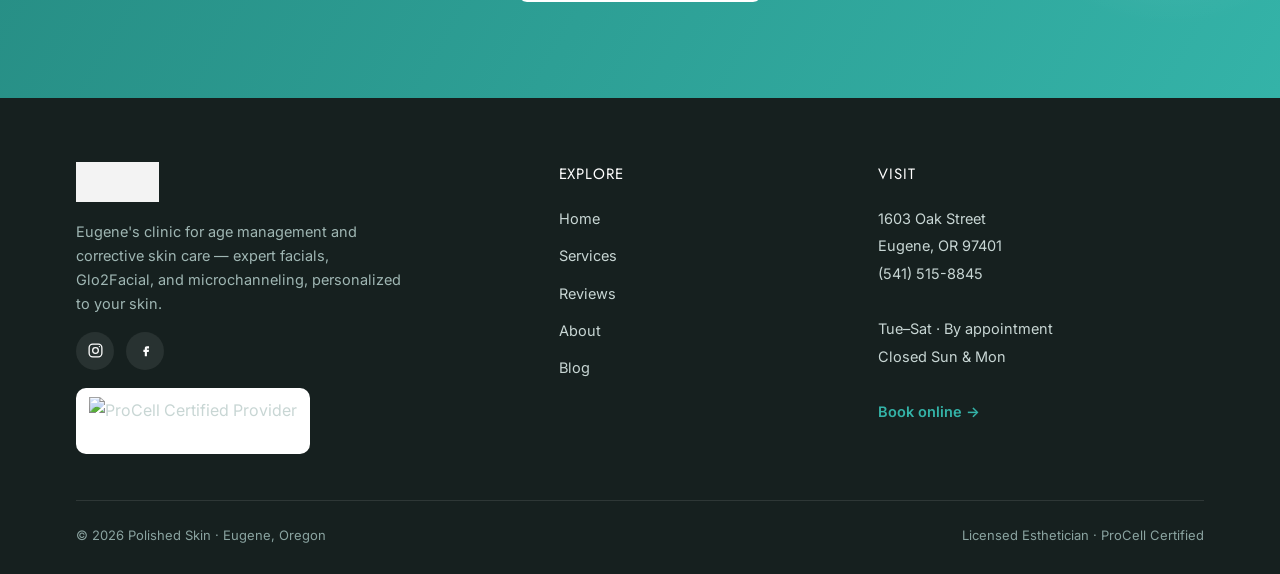
==== commit fe7825de: "Make partner brands a full CMS collection + show partners on About page - Partners are now add/delet" ====
--- a/about.html
+++ b/about.html
@@ -138,6 +138,17 @@
   </div>
 </section>
 
+<!-- ============ PARTNERS ============ -->
+<section style="background:var(--bg-soft);">
+  <div class="container tcenter">
+    <span class="eyebrow" data-h="partners.eyebrow">Trusted Brands</span>
+    <h2 class="s-title"><span data-h="partners.heading">The brands behind</span> <span class="script" data-h="partners.headingAccent">your results</span></h2>
+    <div class="sparkle-rule"><svg viewBox="0 0 24 24" fill="#34b3a8"><path d="M12 0c.9 6.2 4.9 10.2 11.1 11.1C16.9 12 12.9 16 12 22.2 11.1 16 7.1 12 .9 11.1 7.1 10.2 11.1 6.2 12 0Z"/></svg></div>
+    <p class="s-sub" data-h="partners.intro">We partner with professional-grade skincare lines and technologies we trust.</p>
+    <div class="partner-list" id="partners-list" style="margin-top:40px;"></div>
+  </div>
+</section>
+
 <!-- CTA -->
 <section class="cta-band">
   <div class="container cta-inner">
--- a/css/style.css
+++ b/css/style.css
@@ -158,8 +158,9 @@
 }
 .img-ph svg{ width:46px; height:46px; opacity:.5; }
 .img-ph .ph-label{ position:absolute; bottom:10px; font-family:var(--font-head); font-size:11px; letter-spacing:.12em; text-transform:uppercase; color:var(--teal-d); opacity:.6; }
-/* uploaded photos injected into hero/about boxes fill the frame */
-.hero-photo>img, .about-img>img{ width:100%; height:100%; object-fit:cover; display:block; }
+/* uploaded photos injected into any image frame fill it (fixed aspect, cover) */
+.hero-photo>img, .about-img>img, .svc-img img, .post-img img, .t-hero-img>img{ width:100%; height:100%; object-fit:cover; display:block; }
+.svc-img, .post-img{ overflow:hidden; }
 
 /* ---------- Trust strip ---------- */
 .trust{ background:var(--ink); padding:30px 0; }
@@ -493,3 +494,8 @@
   .foot-grid{ grid-template-columns:1fr; }
   .hero-badge{ left:0; }
 }
+
+/* Partner brands strip */
+.partner-list{ display:flex; flex-wrap:wrap; gap:12px 14px; justify-content:center; max-width:840px; margin:0 auto; }
+.partner-chip{ background:#fff; border:1px solid var(--line); border-radius:100px; padding:12px 26px; font-family:var(--font-head); font-size:15.5px; color:var(--ink); box-shadow:var(--shadow-sm); transition:transform .15s, box-shadow .15s; }
+.partner-chip:hover{ transform:translateY(-2px); box-shadow:var(--shadow); }
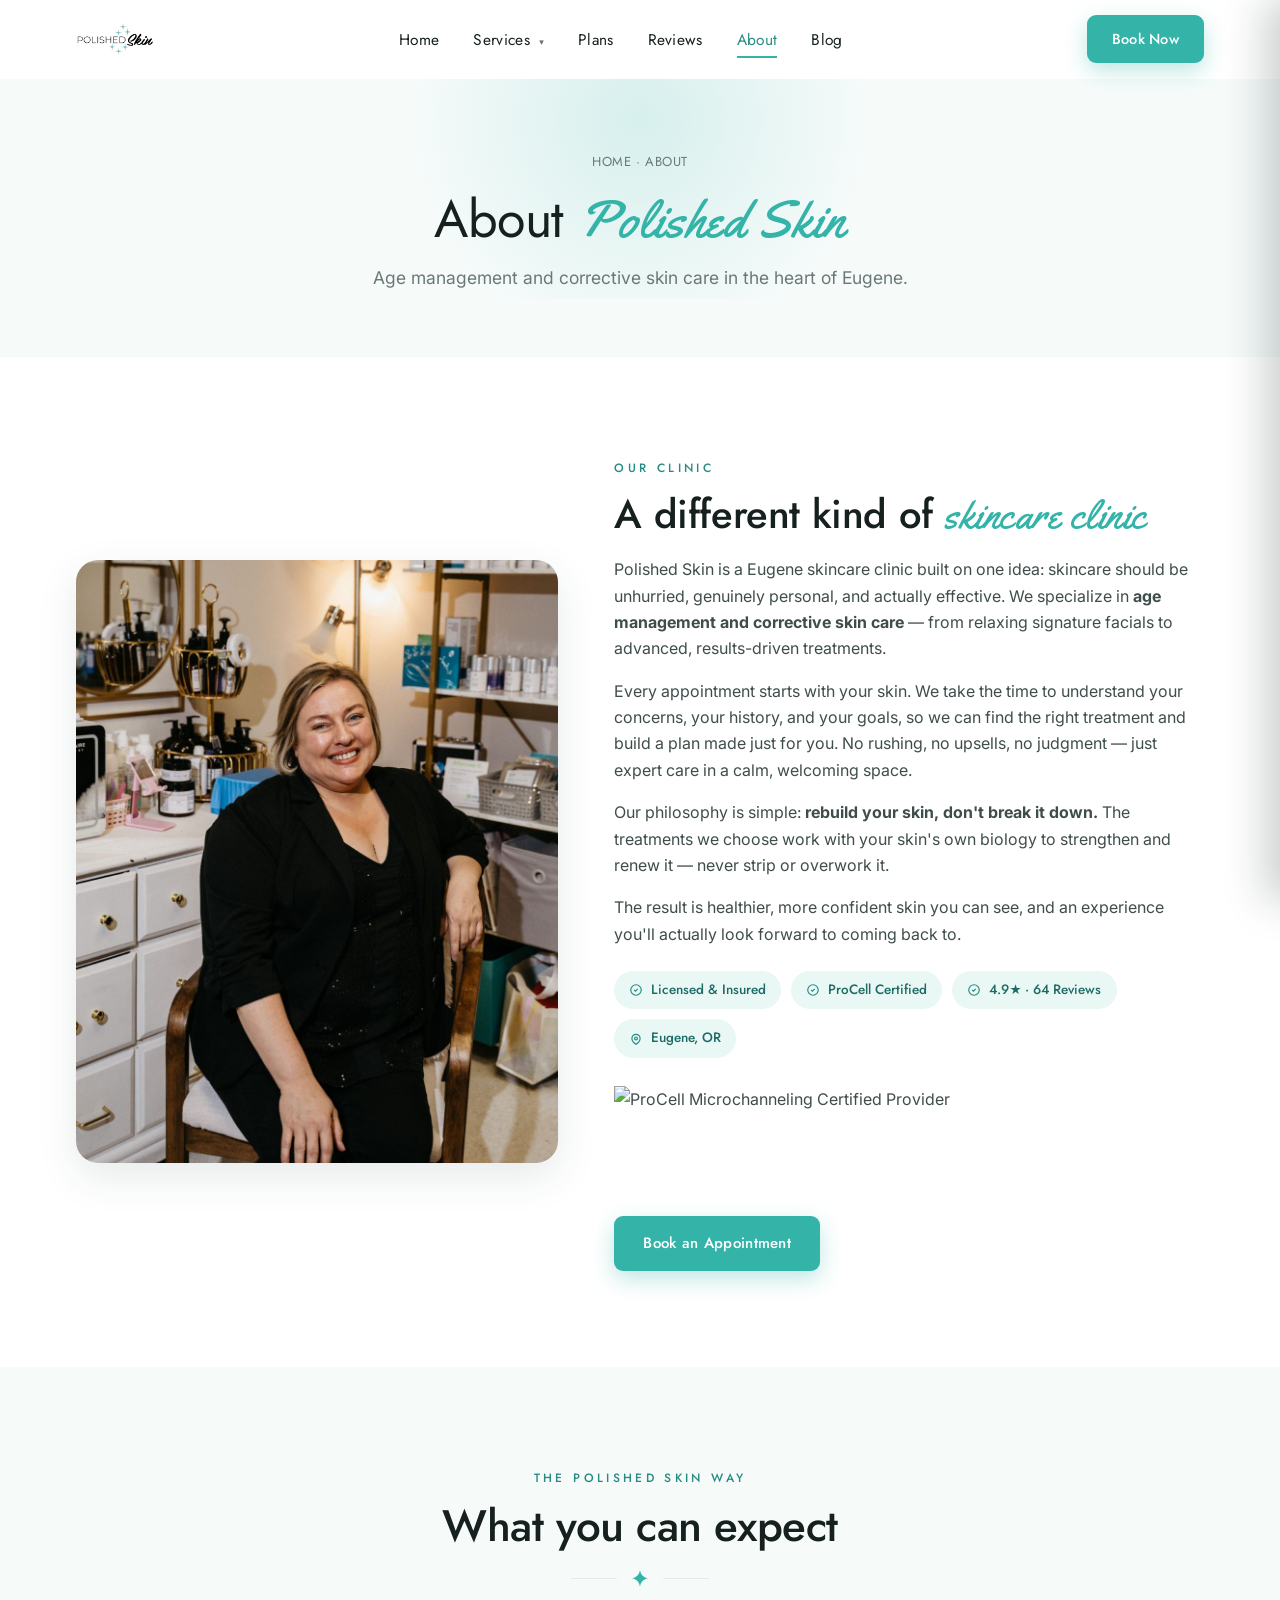
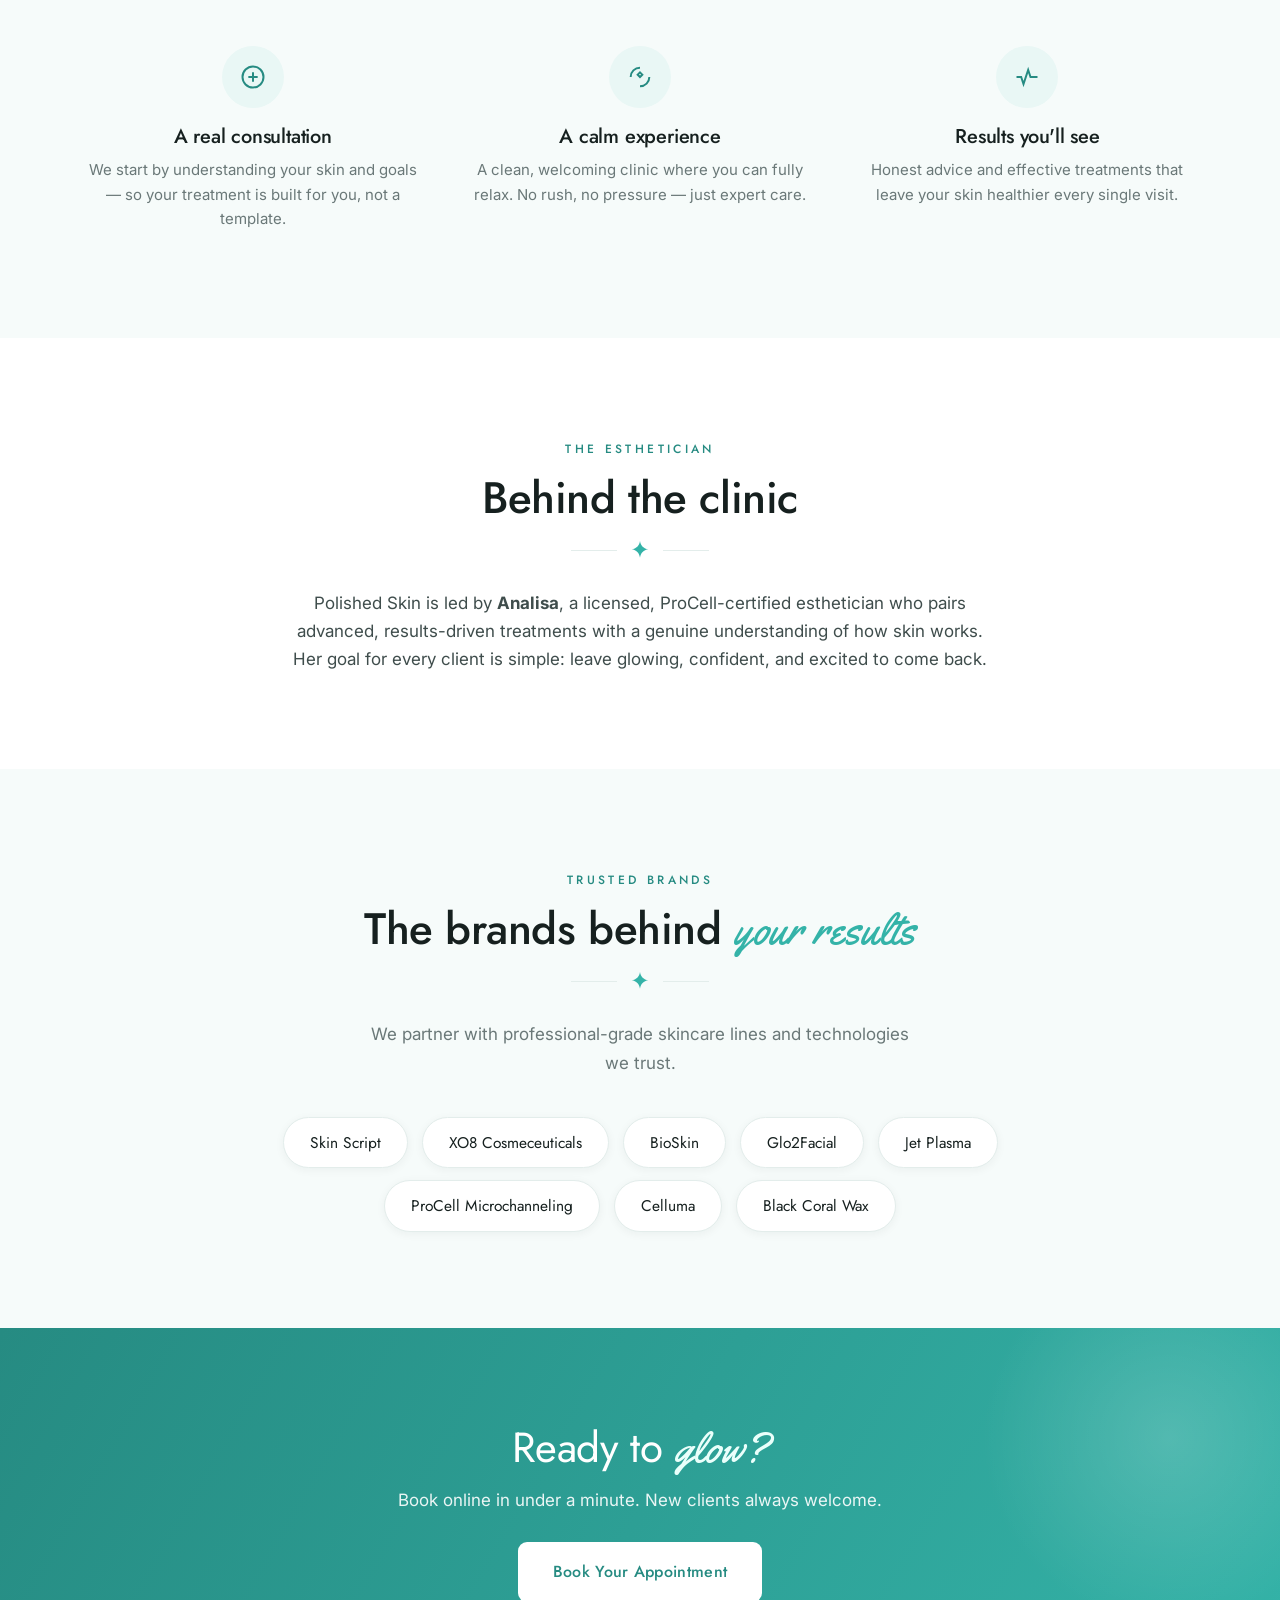
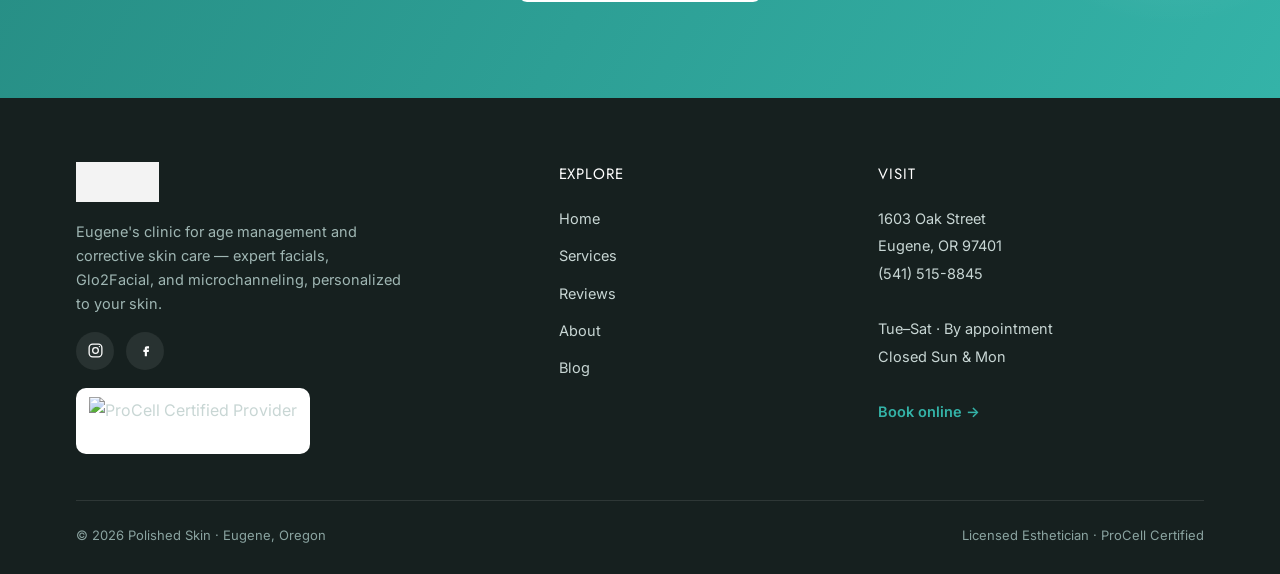
==== commit 738dff06: "Launch: allow search indexing (remove robots Disallow + noindex)" ====
--- a/about.html
+++ b/about.html
@@ -3,7 +3,6 @@
 <head>
 <meta charset="UTF-8" />
 <meta name="viewport" content="width=device-width, initial-scale=1.0" />
-<meta name="robots" content="noindex, nofollow" />
 <meta name="theme-color" content="#34b3a8" />
 <link rel="icon" type="image/svg+xml" href="img/favicon.svg" />
 <link rel="apple-touch-icon" href="img/logo.jpeg" />
--- a/css/style.css
+++ b/css/style.css
@@ -325,26 +325,31 @@
 .ba-slider{
   --pos:50%;
   position:relative; width:100%; aspect-ratio:4/5; border-radius:var(--radius); overflow:hidden;
-  box-shadow:var(--shadow-lg); user-select:none; touch-action:none; cursor:ew-resize; background:#dfeeed;
+  box-shadow:var(--shadow-lg); user-select:none; touch-action:none; cursor:ns-resize; background:#dfeeed;
 }
 .ba-img{ position:absolute; inset:0; }
 .ba-img img{ width:100%; height:100%; object-fit:cover; display:block; -webkit-user-drag:none; user-select:none; pointer-events:none; }
 .ba-after{ background:linear-gradient(135deg,#cfd6d6,#e8eded); }
-.ba-before{ background:linear-gradient(135deg,#d4f0ec,#a9ddd5); clip-path:inset(0 calc(100% - var(--pos)) 0 0); }
+.ba-before{ background:linear-gradient(135deg,#d4f0ec,#a9ddd5); clip-path:inset(0 0 calc(100% - var(--pos)) 0); }
 .ba-ph{ position:absolute; inset:0; display:flex; flex-direction:column; align-items:center; justify-content:center; gap:8px; color:var(--teal-d); }
 .ba-ph svg{ width:44px; height:44px; opacity:.45; }
 .ba-ph span{ font-family:var(--font-head); font-size:12px; letter-spacing:.12em; text-transform:uppercase; opacity:.6; }
-.ba-tag{ position:absolute; bottom:14px; z-index:3; font-family:var(--font-head); font-size:11.5px; letter-spacing:.1em; text-transform:uppercase; color:#fff; background:rgba(20,32,31,.5); padding:5px 12px; border-radius:100px; }
-.ba-tag-before{ left:14px; } .ba-tag-after{ right:14px; }
-.ba-handle{ position:absolute; top:0; bottom:0; left:var(--pos); width:0; z-index:4; pointer-events:none; }
-.ba-line{ position:absolute; top:0; bottom:0; left:-1.5px; width:3px; background:#fff; box-shadow:0 0 8px rgba(0,0,0,.28); }
+.ba-tag{ position:absolute; left:14px; z-index:3; font-family:var(--font-head); font-size:11.5px; letter-spacing:.1em; text-transform:uppercase; color:#fff; background:rgba(20,32,31,.5); padding:5px 12px; border-radius:100px; }
+.ba-tag-before{ top:14px; } .ba-tag-after{ bottom:14px; }
+.ba-handle{ position:absolute; left:0; right:0; top:var(--pos); height:0; z-index:4; pointer-events:none; }
+.ba-line{ position:absolute; left:0; right:0; top:-1.5px; height:3px; background:#fff; box-shadow:0 0 8px rgba(0,0,0,.28); }
 .ba-circle{
   position:absolute; top:50%; left:50%; transform:translate(-50%,-50%);
   width:46px; height:46px; border-radius:50%; background:#fff; border:none;
   box-shadow:0 4px 14px rgba(0,0,0,.3); display:flex; align-items:center; justify-content:center;
-  color:var(--teal-d); cursor:ew-resize; pointer-events:auto;
-}
+  color:var(--teal-d); cursor:ns-resize; pointer-events:auto;
+}
+.ba-circle svg{ transform:rotate(90deg); }
 .ba-circle:focus-visible{ outline:3px solid var(--teal); outline-offset:2px; }
+/* In edit mode: lock the divider to the center and stop it grabbing clicks,
+   so each pane is a clean click-to-swap photo target. */
+body.oe-on .ba-slider{ --pos:50%!important; cursor:default; }
+body.oe-on .ba-circle{ pointer-events:none; }
 .results-btns{ display:flex; gap:14px; flex-wrap:wrap; margin-top:28px; }
 
 /* ---------- Nav dropdown ---------- */
